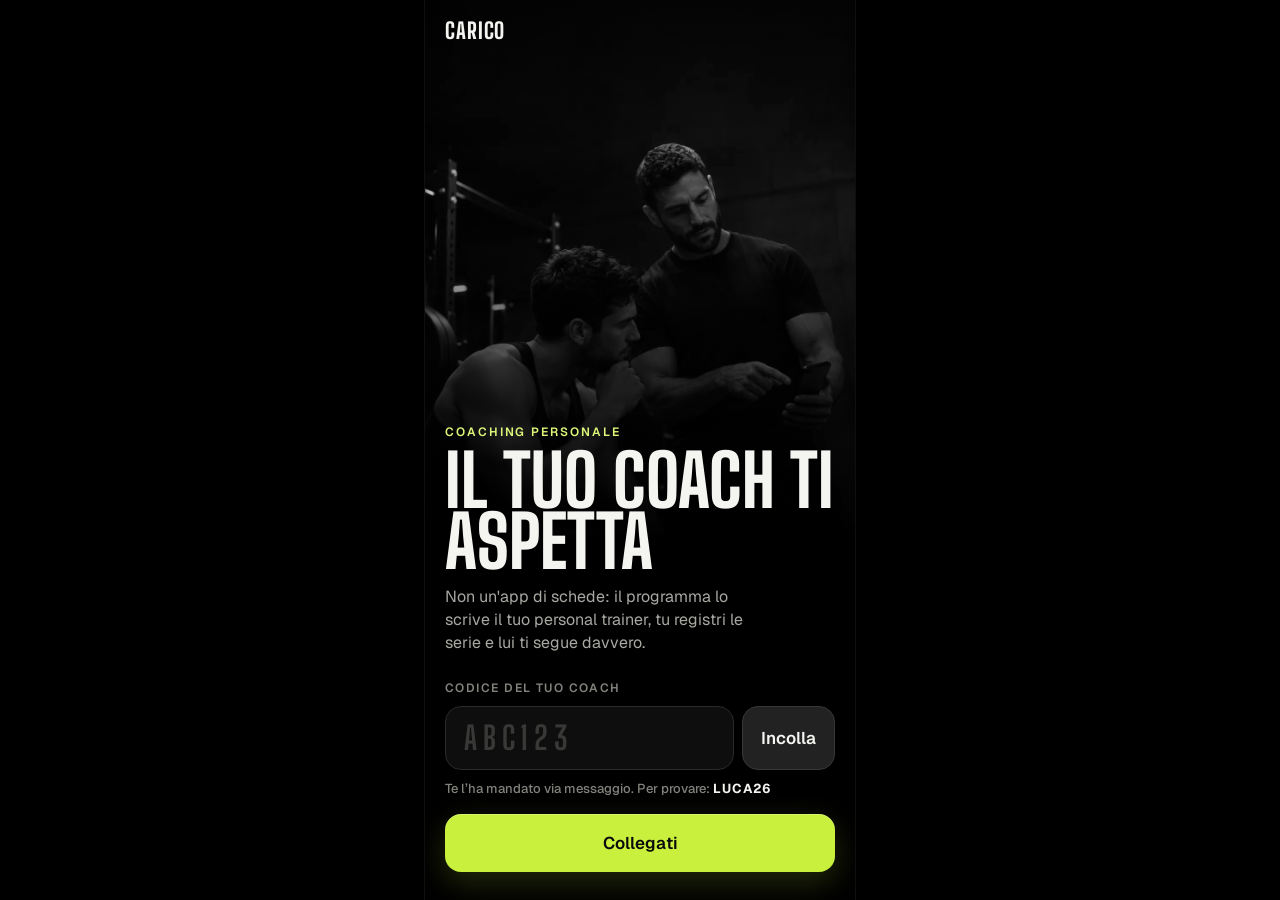
==== app.html @ b72f2eec "fix: freccia indietro nel Profilo e X nel giorno di riposo (nessuna schermata senza uscita) Co-Autho" ====
<!doctype html>
<html lang="it">
<head>
<meta charset="utf-8">
<meta name="viewport" content="width=device-width, initial-scale=1, viewport-fit=cover">
<meta name="robots" content="noindex, nofollow">
<meta name="theme-color" content="#000000">
<meta name="apple-mobile-web-app-capable" content="yes">
<meta name="apple-mobile-web-app-status-bar-style" content="black-translucent">
<title>Oggi · Coaching</title>
<link rel="preconnect" href="https://fonts.googleapis.com">
<link rel="preconnect" href="https://fonts.gstatic.com" crossorigin>
<link href="https://fonts.googleapis.com/css2?family=Big+Shoulders+Display:wght@600;700;800&family=Geist:wght@400;500;600;700&display=swap" rel="stylesheet">
<link rel="stylesheet" href="assets/css/sistema.css">
<link rel="stylesheet" href="assets/css/nero-lime.css">
<link rel="stylesheet" href="assets/css/app.css">
<link rel="stylesheet" href="assets/css/schermate.css">
<link rel="stylesheet" href="assets/css/moderno.css">
<link rel="stylesheet" href="assets/css/serie.css">
<link rel="stylesheet" href="assets/css/carico.css">
<link rel="stylesheet" href="assets/css/scheda.css?v=5">
<link rel="stylesheet" href="assets/css/progressi.css">
<link rel="stylesheet" href="assets/css/modelli.css">
</head>
<body>
<div class="app">
  <main class="vista schermo" data-vista="oggi" aria-live="polite"></main>
  <main class="vista" data-vista="allenamento" hidden></main>
  <main class="vista schermo" data-vista="programma" hidden></main>
  <main class="vista" data-vista="checkin" hidden></main>
  <main class="vista" data-vista="coach" hidden></main>
  <main class="vista schermo" data-vista="progressi" hidden></main>
  <main class="vista" data-vista="traguardo" hidden></main>
  <main class="vista" data-vista="benvenuto" hidden></main>
  <main class="vista schermo" data-vista="profilo" hidden></main>

  <nav class="menu" aria-label="Menu principale">
    <a class="voce attiva" href="#oggi" aria-current="page">
      <svg width="24" height="24" viewBox="0 0 24 24" aria-hidden="true"><circle cx="12" cy="12" r="8.5" fill="none" stroke="currentColor" stroke-width="1.8"/><circle cx="12" cy="12" r="3" fill="currentColor"/></svg>
      Oggi
    </a>
    <a class="voce" href="#programma">
      <svg width="24" height="24" viewBox="0 0 24 24" aria-hidden="true"><rect x="4" y="5" width="16" height="15" rx="3" fill="none" stroke="currentColor" stroke-width="1.8"/><path d="M4 10h16M9 3v4M15 3v4" stroke="currentColor" stroke-width="1.8" stroke-linecap="round"/></svg>
      Programma
    </a>
    <a class="voce" href="#progressi">
      <svg width="24" height="24" viewBox="0 0 24 24" aria-hidden="true"><polyline points="4,17 9,12 13,15 20,7" fill="none" stroke="currentColor" stroke-width="1.8" stroke-linecap="round" stroke-linejoin="round"/></svg>
      Progressi
    </a>
    <a class="voce" href="#coach" id="voce-coach">
      <svg width="24" height="24" viewBox="0 0 24 24" aria-hidden="true"><path d="M6 5h12a2 2 0 0 1 2 2v8a2 2 0 0 1-2 2h-7l-4 3v-3H6a2 2 0 0 1-2-2V7a2 2 0 0 1 2-2z" fill="none" stroke="currentColor" stroke-width="1.8" stroke-linejoin="round"/></svg>
      Coach
    </a>
  </nav>
</div>

<div class="avviso" id="avviso" role="status" aria-live="polite">
  <span class="spunta"><svg width="14" height="14" viewBox="0 0 16 16"><path d="M3.5 8.5l3 3 6-7" fill="none" stroke="#C8F03C" stroke-width="2" stroke-linecap="round" stroke-linejoin="round"/></svg></span>
  <div style="flex:1"><strong></strong><span></span></div>
  <button class="link-azione">Annulla</button>
</div>

<input type="file" id="file-video" accept="video/*" capture="environment" hidden>
<input type="file" id="file-allegato" accept="image/*,video/*" hidden>

<script src="assets/js/dati.js"></script>
<script src="assets/js/archivio.js"></script>
<script src="assets/js/comune.js"></script>
<script src="assets/js/oggi.js"></script>
<script src="assets/js/allenamento.js?v=7"></script>
<script src="assets/js/programma.js"></script>
<script src="assets/js/checkin.js"></script>
<script src="assets/js/chat.js"></script>
<script src="assets/js/progressi.js"></script>
<script src="assets/js/benvenuto.js"></script>
</body>
</html>
---- assets/css/sistema.css ----
/* Sistema visivo — dalla tavola «Design system» di Claude Design (variante blu).
   Un solo accento (Voltaico) per azioni, stato attivo e dati. Tre livelli di profondità. */
:root {
  --notte-0: #06080D;   /* fondo app */
  --notte-1: #0E1422;   /* superficie */
  --notte-2: #171F30;   /* rilievo, campi */
  --notte-3: #222C42;   /* pulsante secondario */
  --deriva: #0A1429;    /* fine della sfumatura di fondo */
  --fondo: #070B14;
  --linea: #243049;
  --linea-2: #2E3A55;
  --linea-tenue: #1B2438;

  --gesso: #F2F4F8;     /* testo primario */
  --ardesia: #A3ACBD;   /* secondario */
  --fumo: #7C8698;      /* terziario */

  --voltaico: #2563FF;        /* azioni */
  --voltaico-chiaro: #7AA2FF; /* dati, attivo */
  --successo: #3DD68C;
  --avviso: #F5B544;
  --errore: #FF6166;

  --su-accento: #fff;   /* testo e icone sopra l'accento */
  --display: 'Big Shoulders Display', 'Arial Narrow', sans-serif;
  --testo: 'Geist', system-ui, -apple-system, sans-serif;

  --r-chip: 8px; --r-riga: 12px; --r-campo: 16px; --r-card: 22px;
}

[hidden] { display: none !important; }
*, *::before, *::after { box-sizing: border-box; }
html { -webkit-text-size-adjust: 100%; }
body {
  margin: 0;
  background: var(--notte-0);
  color: var(--gesso);
  font-family: var(--testo);
  -webkit-font-smoothing: antialiased;
}
button { font: inherit; color: inherit; background: none; border: 0; padding: 0; cursor: pointer; }
img { display: block; max-width: 100%; }
.num { font-variant-numeric: tabular-nums; }
.vh { position: absolute; width: 1px; height: 1px; overflow: hidden; clip: rect(0 0 0 0); white-space: nowrap; }

/* Etichette di sezione: «DAL TUO COACH» */
.etichetta { font: 600 12px/16px var(--testo); letter-spacing: .12em; color: var(--fumo); text-transform: uppercase; }

/* Pulsanti — primario 58 · secondario 52 · un solo primario per schermata */
.btn-primario {
  display: flex; align-items: center; justify-content: center; gap: 10px;
  height: 58px; border-radius: var(--r-campo);
  background: var(--voltaico); color: var(--su-accento); font: 600 17px/1 var(--testo);
  box-shadow: 0 10px 30px rgba(37, 99, 255, .32), inset 0 1px 0 rgba(255, 255, 255, .18);
  transition: transform .12s, background .12s;
}
.btn-primario:active { transform: scale(.98); background: #1D4FD9; }
.btn-secondario {
  display: flex; align-items: center; justify-content: center;
  height: 52px; border-radius: var(--r-campo);
  background: var(--notte-3); border: 1px solid var(--linea-2); color: var(--gesso);
  font: 600 16px/1 var(--testo);
  transition: transform .12s;
}
.btn-secondario:active { transform: scale(.98); }
:focus-visible { outline: 2px solid var(--voltaico-chiaro); outline-offset: 3px; }

/* Card: superficie (informativa) e rilievo (chiede un'azione) */
.card { background: var(--notte-1); border: 1px solid var(--linea); border-radius: var(--r-card); }
.card-rilievo {
  background: var(--notte-2); border-radius: var(--r-card);
  box-shadow: inset 0 1px 0 rgba(255, 255, 255, .07), 0 12px 32px rgba(0, 0, 0, .45);
}

/* Chip di stato (informativi, non toccabili) */
.chip { display: inline-flex; align-items: center; height: 24px; padding: 0 9px; border-radius: 999px; font: 600 12px/1 var(--testo); white-space: nowrap; }
.chip-ok { background: rgba(61, 214, 140, .14); color: var(--successo); }
.chip-avviso { background: rgba(245, 181, 68, .14); color: var(--avviso); }
.chip-errore { background: rgba(255, 97, 102, .14); color: var(--errore); }
.chip-info { background: rgba(122, 162, 255, .14); color: var(--voltaico-chiaro); }
.chip-neutro { border: 1px solid var(--linea-2); color: var(--ardesia); }

/* Avatar */
.avatar { border-radius: 50%; object-fit: cover; background: var(--notte-2); flex: none; }
.iniziali { display: grid; place-items: center; border-radius: 50%; background: var(--notte-2); border: 1px solid var(--linea); color: var(--ardesia); font: 600 13px/1 var(--testo); flex: none; }

/* Miniatura video: foto B/N, sfumatura verso Notte 0, durata in cifre tabulari */
.mini-video { position: relative; overflow: hidden; border-radius: var(--r-riga); flex: none; }
.mini-video img { width: 100%; height: 100%; object-fit: cover; filter: grayscale(1); }
.mini-video::after { content: ''; position: absolute; inset: 0; background: linear-gradient(rgba(7, 11, 20, 0) 40%, rgba(7, 11, 20, .85)); }
.mini-video .play {
  position: absolute; left: 50%; top: 42%; transform: translate(-50%, -50%); z-index: 1;
  width: 32px; height: 32px; border-radius: 50%;
  background: rgba(6, 8, 13, .6); border: 1px solid rgba(255, 255, 255, .3);
  display: grid; place-items: center;
}
.mini-video .durata { position: absolute; right: 6px; bottom: 6px; z-index: 1; font: 600 11px/1 var(--testo); font-variant-numeric: tabular-nums; }

/* Conferma (toast) — dalla tavola: «Serie 2 salvata · Annulla» */
.avviso {
  position: fixed; left: 50%; bottom: 28px; transform: translate(-50%, 20px); z-index: 50;
  display: flex; align-items: center; gap: 12px; min-width: 300px; max-width: calc(100% - 32px);
  padding: 14px 16px; border-radius: var(--r-campo);
  background: var(--notte-2); box-shadow: inset 0 1px 0 rgba(255, 255, 255, .07), 0 12px 32px rgba(0, 0, 0, .5);
  opacity: 0; pointer-events: none; transition: opacity .2s, transform .2s;
}
.avviso.su { opacity: 1; transform: translate(-50%, 0); pointer-events: auto; }
.avviso .spunta { width: 28px; height: 28px; border-radius: 50%; background: rgba(61, 214, 140, .14); display: grid; place-items: center; flex: none; }
.avviso strong { display: block; font: 600 15px/20px var(--testo); }
.avviso span { display: block; font: 500 13px/18px var(--testo); color: var(--ardesia); }

@media (prefers-reduced-motion: reduce) {
  *, *::before, *::after { transition: none !important; animation: none !important; }
}
---- assets/css/nero-lime.css ----
/* Nero e lime (scelta di Francesco 2026-11-03, «mi piace di più»): colori dalla variante «Nero Lime»
   di Claude Design (design-source/claude-design-export). Caricato solo da app e gestionale:
   il sito resta blu finché Francesco non decide (la sua apertura gli piace così). */
:root {
  --notte-0: #000000;   /* fondo app */
  --notte-1: #0E0E0E;   /* superficie */
  --notte-2: #161616;   /* rilievo, campi */
  --notte-3: #222222;   /* pulsante secondario */
  --deriva: #000000;
  --fondo: #000000;
  --linea: #2A2A2A;
  --linea-2: #383836;
  --linea-tenue: #1C1C1C;

  --gesso: #F4F4F0;
  --ardesia: #A8A8A3;
  --fumo: #82827C;

  --voltaico: #C8F03C;        /* azioni, fatto */
  --voltaico-chiaro: #DDF77A; /* dati, attivo */
  --su-accento: #0A0A0A;      /* sul lime il testo è nero */
  --successo: #C8F03C;        /* un solo verde: il lime */
}

/* Regole della base scritte col blu */
.btn-primario { box-shadow: 0 10px 30px rgba(200, 240, 60, .18), inset 0 1px 0 rgba(255, 255, 255, .25); }
.btn-primario:active { background: #A9CF22; }
.chip-info { background: rgba(221, 247, 122, .12); }
.chip-ok { background: rgba(200, 240, 60, .12); color: var(--voltaico); }
.avviso .spunta { background: rgba(200, 240, 60, .14); }
---- assets/css/app.css ----
/* App dell'atleta — iPhone first (393 pt). Su schermi larghi resta una colonna centrata. */
body { background: var(--notte-0); }
.app {
  position: relative; max-width: 430px; min-height: 100dvh; margin: 0 auto;
  background: linear-gradient(var(--fondo) 0, var(--fondo) 540px, var(--deriva) 100%);
  overflow-x: hidden;
}
@media (min-width: 600px) {
  .app { box-shadow: 0 0 0 1px rgba(255, 255, 255, .06), 0 30px 80px rgba(0, 0, 0, .5); }
}
.schermo { padding-bottom: calc(58px + 40px + env(safe-area-inset-bottom)); }

/* ---------- HERO ---------- */
.hero { position: relative; height: 528px; }
.hero-foto { position: absolute; inset: 0; overflow: hidden; }
.hero-foto img { width: 100%; height: 100%; object-fit: cover; object-position: 60% 20%; filter: grayscale(1) contrast(1.06); }
.hero-foto::before { /* il B/N vira al blu notte */
  content: ''; position: absolute; inset: 0; z-index: 1; pointer-events: none;
  background: none; /* nero e lime: B/N puro, senza viraggio */
}
.hero-foto::after {
  content: ''; position: absolute; inset: 0; z-index: 1; pointer-events: none;
  background: linear-gradient(rgba(0, 0, 0, .75) 0%, rgba(0, 0, 0, 0) 20%, rgba(0, 0, 0, 0) 40%, rgba(0, 0, 0, .78) 68%, var(--fondo) 100%);
}
.hero.pull .hero-foto img { filter: grayscale(1) contrast(1.1) brightness(1.15); object-position: 70% 50%; }
.hero.gambe .hero-foto img { filter: grayscale(1) contrast(1.1) brightness(1.2); object-position: 30% 40%; }
.hero.riposo .hero-foto img { filter: grayscale(1) brightness(.85); object-position: 50% 50%; }
.hero.riposo .hero-foto::before { opacity: .6; }
.hero.riposo .hero-foto::after { background: linear-gradient(rgba(0, 0, 0, .7) 0%, rgba(0, 0, 0, .15) 25%, rgba(0, 0, 0, .55) 55%, var(--fondo) 92%); }

.testata {
  position: absolute; z-index: 2; top: calc(env(safe-area-inset-top) + 14px); left: 20px; right: 16px;
  display: flex; justify-content: space-between; align-items: center;
}
.saluto { display: flex; flex-direction: column; gap: 2px; }
.saluto b { font: 600 15px/20px var(--testo); }
.saluto span { font: 500 13px/18px var(--testo); color: var(--ardesia); font-variant-numeric: tabular-nums; }
.profilo { width: 44px; height: 44px; display: grid; place-items: center; border-radius: 50%; }
.profilo img { width: 38px; height: 38px; box-shadow: 0 0 0 1.5px rgba(242, 244, 248, .35); }

.hero-testo { position: absolute; z-index: 2; left: 20px; right: 20px; bottom: 0; display: flex; flex-direction: column; }
.sopratitolo { font: 600 12px/16px var(--testo); letter-spacing: .16em; color: var(--voltaico-chiaro); text-transform: uppercase; }
.titolone { font: 800 124px/.8 var(--display); letter-spacing: -.005em; margin: 10px 0 0; text-transform: uppercase; white-space: nowrap; }
.muscoli { font: 500 17px/24px var(--testo); margin-top: 14px; }
.durata-all { font: 500 15px/20px var(--testo); color: var(--ardesia); margin-top: 2px; font-variant-numeric: tabular-nums; }
.hero-testo .btn-primario { margin-top: 20px; }

.riposo .sopratitolo { color: var(--ardesia); }
.riposo .titolone { font-weight: 600; font-size: 104px; letter-spacing: .01em; margin-top: 12px; }
.consiglio { font: 400 16px/23px var(--testo); color: var(--ardesia); margin-top: 16px; max-width: 320px; text-wrap: pretty; }
.domani {
  margin-top: 24px; padding: 14px 4px 14px 0; min-height: 64px; width: 100%; text-align: left;
  border-top: 1px solid rgba(221, 247, 122, .18); display: flex; align-items: center; gap: 12px;
}
.domani .cosa { flex: 1; display: flex; flex-direction: column; gap: 3px; }
.domani .quando { font: 600 11px/14px var(--testo); letter-spacing: .14em; color: var(--fumo); text-transform: uppercase; }
.domani .riga { display: flex; align-items: baseline; gap: 10px; }
.domani .nome { font: 700 28px/1 var(--display); text-transform: uppercase; }
.domani .info { font: 500 13px/18px var(--testo); color: var(--ardesia); }
.domani .vai { font: 600 15px/20px var(--testo); color: var(--voltaico-chiaro); }

/* ---------- SETTIMANA ---------- */
.blocco { padding: 32px 20px 0; display: flex; flex-direction: column; gap: 12px; }
.blocco.settimana { padding-top: 28px; gap: 14px; }
.riposo + .blocco.settimana { padding-top: 24px; }
.intesta { display: flex; justify-content: space-between; }
.intesta .num { letter-spacing: 0; font-weight: 500; text-transform: none; }
.giorni { display: grid; grid-template-columns: repeat(7, 1fr); list-style: none; margin: 0; padding: 0; }
.giorno { display: flex; flex-direction: column; align-items: center; gap: 7px; }
.giorno .lettera { font: 600 12px/16px var(--testo); color: var(--fumo); }
.giorno .cerchio {
  width: 38px; height: 38px; border-radius: 50%; display: grid; place-items: center;
  font: 500 14px/1 var(--testo); color: var(--ardesia); font-variant-numeric: tabular-nums;
  border: 1.5px solid var(--linea-2);
}
.giorno .tipo { font: 500 11px/14px var(--testo); color: var(--fumo); }
.giorno.fatto .cerchio { border: 0; background: rgba(200, 240, 60, .18); }
.giorno.libero .cerchio { border: 1px dashed var(--linea-2); color: var(--fumo); }
.giorno.oggi .lettera { font-weight: 700; color: var(--gesso); }
.giorno.oggi .tipo { font-weight: 600; color: var(--gesso); }
.giorno.oggi .cerchio { border: 0; background: var(--voltaico); color: var(--su-accento); font: 700 15px/1 var(--testo); box-shadow: 0 0 0 4px rgba(200, 240, 60, .2); }
.giorno.oggi.libero .cerchio { background: none; border: 1.5px dashed var(--voltaico-chiaro); color: var(--gesso); box-shadow: 0 0 0 4px rgba(200, 240, 60, .12); }

/* ---------- DAL TUO COACH ---------- */
.coach-card { padding: 16px 16px 18px; display: flex; flex-direction: column; gap: 14px; }
.coach-card.card-rilievo { padding: 18px 16px 16px; }
.chi { display: flex; align-items: center; gap: 10px; }
.chi img { width: 32px; height: 32px; }
.chi b { flex: 1; font: 600 15px/20px var(--testo); }
.chi time { font: 500 13px/18px var(--testo); color: var(--fumo); font-variant-numeric: tabular-nums; }
.carico { display: flex; flex-direction: column; gap: 2px; }
.carico .cosa { font: 500 13px/18px var(--testo); color: var(--voltaico-chiaro); }
.carico .valori { display: flex; align-items: baseline; gap: 10px; font: 700 44px/1 var(--display); font-variant-numeric: tabular-nums; }
.carico .da { color: var(--fumo); }
.carico .freccia { font: 500 24px/1 var(--testo); color: var(--fumo); }
.carico .kg { font: 600 17px/1 var(--testo); color: var(--ardesia); }
.nota { font: 400 15px/21px var(--testo); color: var(--ardesia); margin: 0; text-wrap: pretty; }
.titolo-card { font: 700 34px/1 var(--display); text-transform: uppercase; margin: 0; }
.feedback { display: flex; gap: 14px; }
.feedback .mini-video { width: 84px; height: 108px; }
.feedback .dettagli { display: flex; flex-direction: column; gap: 6px; min-width: 0; }
.feedback .esercizio { font: 700 26px/1 var(--display); text-transform: uppercase; font-variant-numeric: tabular-nums; }
.feedback .chips { display: flex; gap: 6px; flex-wrap: wrap; }
.feedback .nota { font-size: 14px; line-height: 20px; }

/* ---------- PROGRESSO (niente card: dato aperto su linea sottile) ---------- */
.progresso { display: flex; align-items: flex-end; justify-content: space-between; gap: 16px; padding-top: 4px; border-top: 1px solid var(--linea-tenue); }
.progresso .dato { display: flex; flex-direction: column; gap: 4px; padding-top: 12px; }
.progresso .nome { font: 500 15px/20px var(--testo); color: var(--ardesia); }
.progresso .valore { font: 700 48px/1 var(--display); font-variant-numeric: tabular-nums; white-space: nowrap; }
.progresso .delta { font: 600 13px/18px var(--testo); color: var(--voltaico-chiaro); font-variant-numeric: tabular-nums; }

/* ---------- MENU IN BASSO ---------- */
.menu {
  position: fixed; z-index: 10; bottom: 0; left: 50%; transform: translateX(-50%);
  width: 100%; max-width: 430px; height: calc(58px + env(safe-area-inset-bottom)); /* 86 pt su iPhone con l'indicatore home */
  padding: 8px 0 env(safe-area-inset-bottom);
  display: grid; grid-template-columns: repeat(4, 1fr); align-items: start;
  background: rgba(0, 0, 0, .86); backdrop-filter: blur(20px); -webkit-backdrop-filter: blur(20px);
  border-top: 1px solid rgba(255, 255, 255, .06);
}
.voce {
  position: relative; height: 50px; display: flex; flex-direction: column; align-items: center; justify-content: center; gap: 4px;
  font: 500 11px/13px var(--testo); color: var(--fumo); text-decoration: none;
}
.voce.attiva { color: var(--voltaico-chiaro); font-weight: 600; }
.voce.novita::after { content: ''; position: absolute; top: 4px; left: calc(50% + 9px); width: 7px; height: 7px; border-radius: 50%; background: var(--voltaico-chiaro); }

/* Schermi molto stretti (iPhone SE / mini): il titolo grande si riduce */
@media (max-width: 360px) {
  .titolone { font-size: 104px; }
  .riposo .titolone { font-size: 92px; }
  .progresso .valore { font-size: 40px; }
  .progresso svg { width: 96px; }
}

/* Nell'app l'avviso sta in alto: in basso coprirebbe i pulsanti dove sta il pollice */
.avviso { bottom: auto; top: calc(env(safe-area-inset-top) + 10px); transform: translate(-50%, -20px); }
.avviso.su { transform: translate(-50%, 0); }
---- assets/css/schermate.css ----
/* Schermate dell'app oltre a «Oggi»: allenamento in corso (Claude Design 3a–3e), programma, check-in, chat.
   Stessi colori, caratteri e misure della tavola del design system. */
a.btn-primario, a.btn-secondario, a.coach-card, a.domani, .giorni a, a.voce-foglio, a.giorno-prog { text-decoration: none; color: inherit; }
a.btn-primario { color: var(--su-accento); }
.btn-primario:disabled { background: var(--notte-3); color: var(--fumo); box-shadow: none; cursor: not-allowed; }
.link-azione { font: 600 15px/1 var(--testo); color: var(--voltaico-chiaro); min-height: 44px; padding: 0 2px; }
.accento { color: var(--voltaico-chiaro); }
.tenue { color: var(--fumo); }
.pila-2 { display: flex; flex-direction: column; gap: 2px; }
.pila-6 { display: flex; flex-direction: column; gap: 6px; }
.pila-8 { display: flex; flex-direction: column; gap: 8px; }
.pila-10 { display: flex; flex-direction: column; gap: 10px; }
.sopratitolo { font: 600 12px/16px var(--testo); letter-spacing: .16em; color: var(--voltaico-chiaro); text-transform: uppercase; }
.voce.in-arrivo { opacity: .45; cursor: default; }
.giorni a, .giorni li > span { display: flex; flex-direction: column; align-items: center; gap: 7px; }
.giorno.corrente.fatto .lettera, .giorno.corrente.fatto .tipo { color: var(--gesso); font-weight: 600; }
.campo-testo {
  width: 100%; border-radius: 14px; background: var(--notte-1); border: 1px solid var(--linea);
  padding: 14px 16px; font: 400 16px/22px var(--testo); color: var(--gesso); resize: none; outline: 0;
}
.campo-testo:focus { border-color: var(--voltaico); box-shadow: 0 0 0 4px rgba(200, 240, 60, .12); }
.campo-testo::placeholder { color: var(--fumo); }
.aiuto { margin: 0; font: 500 13px/18px var(--testo); color: var(--fumo); text-align: center; text-wrap: pretty; }

/* ---------- Schermate a tutto schermo (allenamento, check-in) ---------- */
[data-vista="allenamento"], [data-vista="checkin"] {
  min-height: 100dvh; display: flex; flex-direction: column;
  background: linear-gradient(var(--fondo) 0%, var(--fondo) 40%, var(--deriva) 100%);
}
.barra-top { display: flex; align-items: center; padding: calc(env(safe-area-inset-top) + 8px) 10px 0; }
.barra-top.tenue { opacity: .4; }
.barra-top .centro { flex: 1; display: flex; flex-direction: column; align-items: center; min-width: 0; }
.barra-top .centro b { font: 600 15px/20px var(--testo); white-space: nowrap; overflow: hidden; text-overflow: ellipsis; max-width: 100%; }
.barra-top .centro span { font: 500 12px/16px var(--testo); color: var(--fumo); }
.icona-44 { width: 44px; height: 44px; display: grid; place-items: center; border-radius: 12px; flex: none; }
.segmenti-es { display: flex; gap: 4px; padding: 0 20px; }
.segmento-es { flex: 1; height: 24px; display: flex; align-items: center; }
.segmento-es span { display: block; width: 100%; height: 3px; border-radius: 2px; background: var(--linea-tenue); overflow: hidden; }
.segmento-es i { display: block; height: 100%; background: var(--voltaico-chiaro); }

.corpo-es { flex: 1; padding: 18px 20px calc(34px + env(safe-area-inset-bottom)); display: flex; flex-direction: column; gap: 16px; }
.nome-es { margin: 0; font: 800 76px/.82 var(--display); text-transform: uppercase; overflow-wrap: break-word; }
.nome-es.lungo { font-size: 56px; }
.nome-es.medio.lungo { font-size: 50px; }
.nome-es.medio { font-size: 64px; }
.nome-es.piccolo { font-size: 40px; line-height: .9; }
.info-es { display: flex; flex-direction: column; gap: 2px; }
.info-es .target { font: 600 16px/22px var(--testo); }
.info-es .ultima { font: 500 15px/20px var(--testo); color: var(--ardesia); }
.info-es .sostituito { font: 600 13px/18px var(--testo); color: var(--avviso); }
.info-es .chip { align-self: flex-start; margin-top: 8px; }
.nota-coach { display: flex; align-items: center; gap: 10px; margin-top: 8px; font: 500 15px/20px var(--testo); }
.nota-coach img { width: 24px; height: 24px; }
.nota-coach .da-chi { color: var(--fumo); }

.demo {
  height: 60px; border-radius: 16px; background: var(--notte-1); border: 1px solid var(--linea);
  display: flex; align-items: center; gap: 12px; padding: 0 14px 0 6px; text-align: left; flex: none;
}
.demo .miniatura { position: relative; width: 46px; height: 46px; border-radius: 10px; overflow: hidden; flex: none; }
.demo .miniatura img { width: 100%; height: 100%; object-fit: cover; filter: grayscale(1); }
.demo .velo { position: absolute; inset: 0; background: rgba(0, 0, 0, .45); display: grid; place-items: center; }
.demo .testi { flex: 1; display: flex; flex-direction: column; }
.demo .testi b { font: 600 15px/20px var(--testo); }
.demo .testi span { font: 500 13px/18px var(--testo); color: var(--fumo); }

/* Tabella delle serie */
.tabella-serie { background: var(--notte-1); border: 1px solid var(--linea); border-radius: 22px; padding: 6px 6px 8px; display: flex; flex-direction: column; flex: none; }
.riga-serie { display: grid; grid-template-columns: 40px minmax(0, 1fr) 72px 44px 56px; gap: 6px; align-items: center; height: 56px; padding: 0 10px; font-variant-numeric: tabular-nums; }
.riga-serie.testa { height: 30px; font: 600 10px/1 var(--testo); letter-spacing: .1em; color: var(--fumo); text-transform: uppercase; }
.riga-serie .dx { text-align: right; }
.riga-serie.testa .corta { display: none; }
.riga-serie .n { font: 600 15px/1 var(--testo); color: var(--fumo); }
.riga-serie .prec { font: 500 14px/1 var(--testo); color: var(--fumo); white-space: nowrap; }
.riga-serie .valore { font: 700 26px/1 var(--display); color: var(--fumo); text-align: right; justify-self: end; }
.riga-serie.fatta .valore { color: var(--ardesia); }
.spunta-fatta { justify-self: end; width: 44px; height: 44px; border-radius: 12px; background: rgba(61, 214, 140, .16); display: grid; place-items: center; }
.casella { justify-self: end; width: 44px; height: 44px; border-radius: 12px; border: 1.5px solid var(--linea-2); }
.serie-aperta { background: var(--notte-2); border-radius: 16px; box-shadow: inset 0 1px 0 rgba(255, 255, 255, .06); padding-bottom: 8px; display: flex; flex-direction: column; }
.riga-serie.corrente { height: 72px; }
.riga-serie.corrente .n { font-weight: 700; color: var(--gesso); }
.riga-serie.corrente .prec { color: var(--ardesia); }
.riga-serie.corrente .valore { font-size: 32px; color: var(--gesso); height: 44px; min-width: 44px; padding: 0 8px; border-radius: 10px; display: flex; align-items: center; justify-content: flex-end; }
.riga-serie.corrente .valore.attivo { box-shadow: inset 0 0 0 1.5px var(--voltaico); }
.conferma { justify-self: end; width: 56px; height: 56px; border-radius: 16px; background: var(--voltaico); display: grid; place-items: center; box-shadow: 0 6px 18px rgba(200, 240, 60, .35); transition: transform .12s; }
.conferma:active { transform: scale(.94); }
.regola { margin: 0 8px; display: grid; grid-template-columns: 56px 1fr 56px; gap: 8px; align-items: center; }
.piu-meno { height: 56px; border-radius: 14px; background: var(--notte-3); font: 600 15px/1 var(--testo); font-variant-numeric: tabular-nums; }
.piu-meno:active { background: var(--linea-2); }
.regola .cosa { display: flex; flex-direction: column; align-items: center; gap: 2px; text-align: center; }
.regola .cosa b { font: 600 11px/14px var(--testo); letter-spacing: .12em; color: var(--voltaico-chiaro); text-transform: uppercase; }
.regola .cosa span { font: 500 12px/16px var(--testo); color: var(--fumo); }

/* Recupero */
.corpo-es.recupero { padding-bottom: calc(44px + env(safe-area-inset-bottom)); }
.testa-rec { display: flex; align-items: baseline; justify-content: space-between; gap: 12px; }
.testa-rec .ok { font: 600 13px/18px var(--testo); color: var(--successo); white-space: nowrap; }
.timer { flex: 1; display: flex; flex-direction: column; justify-content: center; gap: 16px; }
.cifre { font: 800 196px/.78 var(--display); letter-spacing: -.01em; }
.traccia { display: block; height: 4px; border-radius: 2px; background: var(--linea-tenue); overflow: hidden; }
.traccia i { display: block; height: 100%; width: 100%; background: var(--voltaico-chiaro); transition: width .25s linear; }
.timer .sotto { display: flex; justify-content: space-between; font: 500 13px/18px var(--testo); color: var(--fumo); }
.due-tasti { display: grid; grid-template-columns: 1fr 1fr; gap: 12px; margin-top: 8px; }
.tasto-56 { height: 56px; border-radius: 16px; background: var(--notte-3); border: 1px solid var(--linea-2); font: 600 17px/1 var(--testo); }
.tasto-56:active { transform: scale(.98); }
.prossima { padding: 16px 18px; display: flex; align-items: center; gap: 12px; }
.prossima > div { flex: 1; display: flex; flex-direction: column; gap: 4px; }
.quando { font: 600 11px/14px var(--testo); letter-spacing: .14em; color: var(--fumo); text-transform: uppercase; }
.prossima .cosa { font: 700 40px/1 var(--display); text-transform: uppercase; }

/* Esercizio completato / riepilogo */
.corpo-es.fine { padding-top: 24px; gap: 18px; }
.completato { font: 600 12px/16px var(--testo); letter-spacing: .16em; color: var(--successo); text-transform: uppercase; }
.riepilogo { padding: 6px 18px 14px; display: flex; flex-direction: column; }
.riga-riep { display: grid; grid-template-columns: 28px 1fr auto; align-items: center; gap: 8px; min-height: 44px; border-bottom: 1px solid var(--linea-tenue); font: 500 15px/1.3 var(--testo); color: var(--ardesia); }
.riga-riep .n { color: var(--fumo); }
.riga-riep .nome { grid-column: 1 / 3; color: var(--gesso); font-weight: 600; }
.riga-riep .nome + .tenue { grid-column: 1 / 3; grid-row: 2; margin: -10px 0 10px; font-size: 13px; }
.riga-riep .chip { grid-column: 3; grid-row: 1 / 3; }
.trattino { width: 16px; height: 2px; background: var(--fumo); border-radius: 1px; justify-self: center; }
.volume { display: flex; justify-content: space-between; align-items: baseline; gap: 12px; padding-top: 14px; font: 600 13px/18px var(--testo); }
.volume .cifra { font: 700 30px/1 var(--display); text-transform: uppercase; }
.nota-tua { margin: 0; font: 500 13px/18px var(--testo); color: var(--fumo); }
.nota-tua .link-azione { font-size: 13px; min-height: 0; padding: 0; }
.nota-box { display: flex; flex-direction: column; gap: 10px; }
.in-fondo { margin-top: auto; display: flex; flex-direction: column; gap: 12px; padding-top: 8px; }
.poi { display: flex; align-items: baseline; gap: 10px; font: 500 13px/18px var(--testo); color: var(--ardesia); flex-wrap: wrap; }
.btn-primario svg { flex: none; }

.card-record {
  position: relative; border-radius: 22px; overflow: hidden; min-height: 268px; background: var(--notte-2);
  box-shadow: inset 0 1px 0 rgba(255, 255, 255, .08), 0 16px 40px rgba(0, 0, 0, .5);
}
.card-record::before { /* filo di luce in alto */
  content: ''; position: absolute; z-index: 2; left: 0; right: 0; top: 0; height: 1px;
  background: linear-gradient(90deg, rgba(221, 247, 122, 0), rgba(221, 247, 122, .7), rgba(221, 247, 122, 0));
}
.card-record .foto { position: absolute; top: 0; right: 0; bottom: 0; width: 62%; }
.card-record .foto img { width: 100%; height: 100%; object-fit: cover; object-position: 50% 20%; filter: grayscale(1) contrast(1.05); }
.card-record .foto::before { content: ''; position: absolute; inset: 0; z-index: 1; background: none; }
.card-record .foto::after { content: ''; position: absolute; inset: 0; z-index: 1; background: linear-gradient(90deg, var(--notte-2) 0%, rgba(28, 28, 28, .55) 45%, rgba(28, 28, 28, .2) 100%), linear-gradient(0deg, var(--notte-2) 0%, rgba(28, 28, 28, 0) 55%); }
.card-record .testo { position: relative; z-index: 2; padding: 20px 20px 18px; display: flex; flex-direction: column; gap: 6px; }
.card-record .sopratitolo { font-size: 11px; line-height: 14px; letter-spacing: .18em; }
.card-record .valore { font: 800 64px/.86 var(--display); text-transform: uppercase; margin-top: 6px; }
.card-record .spiega { font: 500 14px/20px var(--testo); color: var(--ardesia); max-width: 200px; }
.riga-info { display: flex; justify-content: space-between; gap: 12px; font: 500 13px/18px var(--testo); color: var(--ardesia); }
.tre-dati { display: grid; grid-template-columns: repeat(3, 1fr); gap: 8px; }
.tre-dati span { display: flex; flex-direction: column; gap: 4px; }
.tre-dati b { font: 700 40px/1 var(--display); }
.tre-dati small { font: 500 13px/18px var(--testo); color: var(--fumo); }

/* Menu ··· (foglio dal basso) */
.con-foglio { overflow: hidden; }
.velo-foglio { position: fixed; inset: 0; z-index: 20; background: rgba(0, 0, 0, .66); }
.foglio {
  position: fixed; z-index: 21; left: 50%; bottom: 0; transform: translateX(-50%); width: 100%; max-width: 430px;
  background: var(--notte-2); border-radius: 28px 28px 0 0; box-shadow: inset 0 1px 0 rgba(255, 255, 255, .08), 0 -20px 60px rgba(0, 0, 0, .5);
  padding: 10px 16px calc(20px + env(safe-area-inset-bottom)); display: flex; flex-direction: column; gap: 6px;
  animation: sale .22s ease-out;
}
@keyframes sale { from { transform: translate(-50%, 30px); opacity: 0; } }
.maniglia { align-self: center; width: 36px; height: 5px; border-radius: 3px; background: var(--linea-2); }
.testa-foglio { display: flex; flex-direction: column; gap: 2px; padding: 14px 4px 12px; }
.testa-foglio .titolo { font: 700 30px/1 var(--display); text-transform: uppercase; }
.testa-foglio span:not(.titolo) { font: 500 13px/18px var(--testo); color: var(--ardesia); }
.voce-foglio { min-height: 60px; display: flex; align-items: center; gap: 14px; padding: 8px 14px; text-align: left; border-radius: 18px; }
.voce-foglio.card { min-height: 72px; padding: 12px 14px; border-radius: 18px; }
.voce-foglio .testi { flex: 1; display: flex; flex-direction: column; gap: 2px; min-width: 0; }
.voce-foglio .testi b { font: 600 16px/21px var(--testo); }
.voce-foglio .testi > span { font: 500 13px/18px var(--testo); color: var(--ardesia); }
.voce-foglio .contesto { align-self: flex-start; margin-top: 4px; padding: 0 10px; border-radius: 8px; background: var(--notte-2); border: 1px solid var(--linea-2); font: 500 12px/24px var(--testo) !important; max-width: 100%; overflow: hidden; text-overflow: ellipsis; white-space: nowrap; }
.icona-tonda { width: 44px; height: 44px; border-radius: 50%; background: var(--notte-3); display: grid; place-items: center; flex: none; }
.icona-tonda.vuota { background: none; }
.icona-tonda .rec { width: 16px; height: 16px; border-radius: 50%; background: var(--errore); box-shadow: 0 0 0 3px rgba(255, 97, 102, .25); }
.chiudi-foglio { height: 52px; border-radius: 16px; font: 600 16px/1 var(--testo); color: var(--voltaico-chiaro); margin-top: 4px; }

/* ---------- Programma ---------- */
.testa-pagina { padding: calc(env(safe-area-inset-top) + 24px) 20px 0; display: flex; flex-direction: column; gap: 8px; }
.titolo-pagina { margin: 0; font: 800 76px/.82 var(--display); text-transform: uppercase; }
.testa-pagina .sotto { font: 500 15px/20px var(--testo); color: var(--ardesia); }
.settimana-prog { list-style: none; margin: 24px 20px 0; padding: 6px; }
.giorno-prog { display: flex; align-items: center; gap: 14px; min-height: 64px; padding: 10px 12px; border-radius: 16px; }
.settimana-prog li + li .giorno-prog { box-shadow: 0 -1px 0 var(--linea-tenue); }
.giorno-prog.scelto { background: var(--notte-2); box-shadow: inset 0 1px 0 rgba(255, 255, 255, .06) !important; }
.giorno-prog .quando { width: 36px; display: flex; flex-direction: column; align-items: center; letter-spacing: 0; text-transform: none; }
.giorno-prog .quando b { font: 600 12px/16px var(--testo); color: var(--fumo); text-transform: uppercase; }
.giorno-prog .quando span { font: 700 22px/1 var(--display); color: var(--gesso); }
.giorno-prog .cosa { flex: 1; display: flex; flex-direction: column; gap: 2px; min-width: 0; }
.giorno-prog .cosa b { font: 600 16px/21px var(--testo); }
.giorno-prog .cosa span { font: 500 13px/18px var(--testo); color: var(--fumo); white-space: nowrap; overflow: hidden; text-overflow: ellipsis; }
.giorno-prog.riposo .cosa b { color: var(--ardesia); font-weight: 500; }
.titolo-sezione { margin: 0; font: 700 34px/1 var(--display); text-transform: uppercase; }
.intesta { align-items: baseline; }
.lista-es { list-style: none; margin: 0; padding: 0; display: flex; flex-direction: column; }
.riga-es { display: flex; align-items: center; gap: 14px; padding: 14px 0; border-bottom: 1px solid var(--linea-tenue); }
.riga-es .n { width: 20px; font: 700 22px/1 var(--display); color: var(--fumo); align-self: flex-start; padding-top: 2px; }
.riga-es .cosa { flex: 1; display: flex; flex-direction: column; gap: 3px; min-width: 0; }
.riga-es .cosa b { font: 600 16px/21px var(--testo); }
.riga-es .cosa > span { font: 500 13px/18px var(--testo); color: var(--ardesia); }
.riga-es .nota-breve { color: var(--fumo) !important; }
.riga-es .mini { width: 64px; height: 36px; border-radius: 8px; object-fit: cover; filter: grayscale(1); flex: none; }
.lista-es + .btn-primario { margin-top: 12px; }

/* ---------- Check-in ---------- */
.modulo { gap: 26px; }
.domanda { border: 0; margin: 0; padding: 0; display: flex; flex-direction: column; gap: 12px; min-width: 0; }
.domanda legend, .domanda > label { padding: 0; margin-bottom: 12px; font: 600 17px/24px var(--testo); }
.domanda > label { margin-bottom: 0; }
.scala { display: grid; grid-template-columns: repeat(5, 1fr); gap: 8px; }
.voto { height: 56px; border-radius: 16px; background: var(--notte-1); border: 1px solid var(--linea); font: 700 26px/1 var(--display); color: var(--ardesia); }
.voto[aria-checked="true"] { background: var(--voltaico); border-color: var(--voltaico); color: #fff; box-shadow: 0 6px 18px rgba(200, 240, 60, .35); }
.estremi { display: flex; justify-content: space-between; font: 500 12px/16px var(--testo); color: var(--fumo); }
.segmenti-3 { display: grid; grid-template-columns: repeat(3, 1fr); gap: 4px; padding: 4px; border-radius: 16px; background: var(--notte-1); border: 1px solid var(--linea); }
.segmenti-3 button { height: 52px; border-radius: 12px; font: 600 15px/1 var(--testo); color: var(--ardesia); }
.segmenti-3 button[aria-checked="true"] { background: var(--notte-3); box-shadow: inset 0 0 0 1px var(--linea-2); color: var(--gesso); }

/* ---------- Chat col coach ---------- */
[data-vista="coach"] { padding-bottom: calc(58px + 96px + env(safe-area-inset-bottom)); }
.testa-chat {
  position: relative; z-index: 3; display: flex; align-items: center; gap: 12px;
  padding: calc(env(safe-area-inset-top) + 14px) 20px 14px; border-bottom: 1px solid var(--linea-tenue); background: var(--notte-0);
}
.testa-chat img { width: 40px; height: 40px; }
.testa-chat b { display: block; font: 600 16px/21px var(--testo); }
.testa-chat span { display: block; font: 500 13px/18px var(--testo); color: var(--fumo); }
.messaggi { list-style: none; margin: 0; padding: 16px 16px 8px; display: flex; flex-direction: column; gap: 10px; }
.sep-giorno { align-self: center; margin: 10px 0 4px; font: 600 11px/14px var(--testo); letter-spacing: .14em; color: var(--fumo); text-transform: uppercase; }
.msg { display: flex; flex-direction: column; gap: 4px; max-width: 86%; }
.msg.coach { align-self: flex-start; }
.msg.atleta { align-self: flex-end; align-items: flex-end; }
.bolla { padding: 12px 14px; border-radius: 18px; display: flex; flex-direction: column; gap: 8px; }
.msg.coach .bolla { background: var(--notte-1); border: 1px solid var(--linea); border-bottom-left-radius: 6px; }
.msg.atleta .bolla { background: rgba(200, 240, 60, .12); border: 1px solid rgba(200, 240, 60, .3); border-bottom-right-radius: 6px; }
.bolla p { margin: 0; font: 400 15px/21px var(--testo); text-wrap: pretty; }
.msg time { font: 500 11px/14px var(--testo); color: var(--fumo); padding: 0 6px; }
.contesto-msg { align-self: flex-start; padding: 4px 10px; border-radius: 8px; background: rgba(0, 0, 0, .35); border: 1px solid rgba(221, 247, 122, .25); font: 600 12px/18px var(--testo); color: var(--voltaico-chiaro); font-variant-numeric: tabular-nums; }
.msg-video { display: flex; gap: 12px; align-items: flex-start; }
.msg-video .mini-video { width: 64px; height: 82px; }
.titolo-msg { font: 700 22px/1 var(--display); text-transform: uppercase; }
.msg-video .chips { display: flex; gap: 6px; flex-wrap: wrap; }
.msg-carico { display: flex; flex-direction: column; gap: 2px; }
.msg-carico .cosa { font: 500 13px/18px var(--testo); color: var(--voltaico-chiaro); }
.msg-carico .valori { font: 700 34px/1 var(--display); }
.msg-carico .da { color: var(--fumo); }
.msg-carico small { font: 600 15px/1 var(--testo); color: var(--ardesia); }
.msg-allegato { font: 600 14px/20px var(--testo); color: var(--gesso); }
.scrivi {
  position: fixed; z-index: 9; left: 50%; transform: translateX(-50%); width: 100%; max-width: 430px;
  bottom: calc(58px + env(safe-area-inset-bottom)); padding: 8px 12px 10px;
  background: rgba(0, 0, 0, .92); backdrop-filter: blur(20px); -webkit-backdrop-filter: blur(20px); border-top: 1px solid rgba(255, 255, 255, .06);
  display: flex; flex-direction: column; gap: 8px;
}
.contesto-scrivi { display: flex; align-items: center; gap: 8px; padding: 6px 6px 6px 12px; border-radius: 12px; background: var(--notte-1); border: 1px solid rgba(221, 247, 122, .3); }
.contesto-scrivi > span { flex: 1; display: flex; flex-direction: column; font: 600 13px/18px var(--testo); color: var(--voltaico-chiaro); font-variant-numeric: tabular-nums; min-width: 0; }
.contesto-scrivi small { font: 500 11px/14px var(--testo); color: var(--fumo); }
.riga-scrivi { display: flex; align-items: flex-end; gap: 8px; }
.riga-scrivi textarea {
  flex: 1; min-height: 44px; max-height: 140px; resize: none; border-radius: 22px; background: var(--notte-1); border: 1px solid var(--linea);
  padding: 11px 16px; font: 400 16px/20px var(--testo); color: var(--gesso); outline: 0;
}
.riga-scrivi textarea:focus { border-color: var(--voltaico); }
.riga-scrivi textarea::placeholder { color: var(--fumo); }
.allega { background: var(--notte-1); border-radius: 50%; }
.invia { width: 44px; height: 44px; border-radius: 50%; background: var(--voltaico); color: var(--su-accento); display: grid; place-items: center; flex: none; }

@media (max-width: 360px) {
  .nome-es { font-size: 60px; }
  .nome-es.medio { font-size: 52px; }
  .cifre { font-size: 156px; }
  .titolo-pagina { font-size: 64px; }
  .riga-serie { grid-template-columns: 22px minmax(0, 1fr) 64px 40px 52px; gap: 6px; padding: 0 6px; }
  .riga-serie.testa .lunga { display: none; }
  .riga-serie.testa .corta { display: inline; }
  .card-record .valore { font-size: 54px; }
  .tre-dati b { font-size: 32px; }
}
---- assets/css/moderno.css ----
/* Progressi, traguardi, primo avvio, profilo + aggiornamento 2026 (menu a capsula, passaggi animati). */

/* ---------- 2026: menu a capsula fluttuante (stile iOS 26), testi sempre su fondo pieno ---------- */
.menu {
  bottom: calc(env(safe-area-inset-bottom) + 10px); width: calc(100% - 24px); max-width: 406px;
  height: 64px; padding: 6px; border-radius: 32px; align-items: stretch;
  background: rgba(20, 20, 20, .72); backdrop-filter: blur(24px) saturate(170%); -webkit-backdrop-filter: blur(24px) saturate(170%);
  border: 1px solid rgba(255, 255, 255, .1);
  box-shadow: inset 0 1px 0 rgba(255, 255, 255, .12), 0 14px 36px rgba(0, 0, 0, .5);
}
.voce { height: 52px; border-radius: 26px; transition: background .2s, color .2s; }
.voce.attiva { background: rgba(221, 247, 122, .14); }
.voce.novita::after { top: 6px; }
.schermo { padding-bottom: calc(64px + 40px + env(safe-area-inset-bottom)); }
.scrivi { bottom: calc(env(safe-area-inset-bottom) + 82px); border-radius: 22px; width: calc(100% - 24px); max-width: 406px; border: 1px solid rgba(255, 255, 255, .08); }
[data-vista="coach"] { padding-bottom: calc(82px + 110px + env(safe-area-inset-bottom)); }

/* Passaggi tra schermate (View Transitions) */
::view-transition-old(root) { animation: 160ms ease-out both esce; }
::view-transition-new(root) { animation: 220ms ease-out both entra; }
@keyframes esce { to { opacity: 0; } }
@keyframes entra { from { opacity: 0; transform: translateY(8px); } }

/* Conferma della serie: il segno scatta */
.spunta-fatta svg { animation: scatto .32s cubic-bezier(.3, 1.6, .5, 1) both; }
@keyframes scatto { from { transform: scale(.4); opacity: 0; } }
.serie-aperta { animation: apre .2s ease-out both; }
@keyframes apre { from { opacity: .4; transform: translateY(-4px); } }

/* ---------- Progressi ---------- */
.chips-scelta { display: flex; gap: 8px; padding: 20px 20px 0; flex-wrap: wrap; }
.chip-scelta { height: 44px; padding: 0 16px; border-radius: 22px; border: 1px solid var(--linea); font: 600 15px/1 var(--testo); color: var(--ardesia); }
.chip-scelta[aria-pressed="true"] { background: var(--gesso); border-color: var(--gesso); color: var(--notte-0); }
.pr { padding-top: 24px; gap: 6px; }
.pr-valore { font: 800 76px/.85 var(--display); text-transform: uppercase; margin-top: 4px; white-space: nowrap; }
.pr-delta { font: 600 14px/20px var(--testo); color: var(--voltaico-chiaro); }
.storico { width: 100%; height: auto; margin-top: 18px; overflow: visible; }
.storico text { font: 500 11px var(--testo); fill: var(--fumo); font-variant-numeric: tabular-nums; }
.legenda-st { display: flex; gap: 18px; font: 500 12px/16px var(--testo); color: var(--fumo); }
.legenda-st span { display: flex; align-items: center; gap: 6px; }
.legenda-st i { display: inline-block; width: 16px; height: 0; border-top: 2.5px solid var(--voltaico-chiaro); border-radius: 2px; }
.legenda-st i.l-piano { border-top: 1.5px dashed var(--ardesia); }
.intervalli { display: grid; grid-template-columns: repeat(5, 1fr); gap: 4px; padding: 4px; margin-top: 10px; border-radius: 14px; background: var(--notte-1); border: 1px solid var(--linea); }
.intervallo { height: 44px; border-radius: 10px; font: 600 14px/1 var(--testo); color: var(--ardesia); }
.intervallo[aria-pressed="true"] { background: var(--notte-3); box-shadow: inset 0 0 0 1px var(--linea-2); color: var(--gesso); }
.intervallo:disabled { color: var(--linea-2); cursor: not-allowed; }
.lista-traguardi { list-style: none; margin: 0; padding: 0; }
.riga-traguardo { display: flex; align-items: center; gap: 14px; min-height: 64px; padding: 10px 0; border-bottom: 1px solid var(--linea-tenue); color: inherit; text-decoration: none; }
.riga-traguardo .segno { width: 36px; height: 36px; border-radius: 50%; background: rgba(200, 240, 60, .14); display: grid; place-items: center; flex: none; }
.riga-traguardo.futuro .segno { background: none; }
.riga-traguardo .cosa { flex: 1; display: flex; flex-direction: column; gap: 2px; min-width: 0; }
.riga-traguardo .cosa b { font: 600 16px/21px var(--testo); }
.riga-traguardo .cosa span { font: 500 13px/18px var(--testo); color: var(--ardesia); }
.riga-traguardo.futuro .cosa b { color: var(--ardesia); }
.quando-t { font: 500 12px/16px var(--testo); color: var(--fumo); text-align: right; max-width: 90px; }

/* ---------- Card del traguardo ---------- */
[data-vista="traguardo"] { min-height: 100dvh; display: flex; flex-direction: column; background: var(--notte-0); }
.card-traguardo { position: relative; margin: 0; flex: 1; min-height: 460px; max-height: 640px; border-radius: 28px; overflow: hidden; background: var(--notte-2); box-shadow: inset 0 1px 0 rgba(255, 255, 255, .08), 0 20px 50px rgba(0, 0, 0, .55); }
.card-traguardo > img { position: absolute; inset: 0; width: 100%; height: 100%; object-fit: cover; object-position: 50% 20%; filter: grayscale(1) contrast(1.05); }
.card-traguardo::before { content: ''; position: absolute; inset: 0; z-index: 1; background: none; }
.card-traguardo::after { content: ''; position: absolute; inset: 0; z-index: 1; background: linear-gradient(rgba(0, 0, 0, .55) 0%, rgba(0, 0, 0, 0) 30%, rgba(0, 0, 0, .85) 62%, var(--fondo) 100%); }
.card-traguardo figcaption { position: absolute; z-index: 2; inset: 0; padding: 24px; display: flex; flex-direction: column; justify-content: flex-end; gap: 8px; }
.card-traguardo .marchio { position: absolute; top: 22px; left: 24px; }
.card-traguardo .grande { font: 800 72px/.85 var(--display); text-transform: uppercase; overflow-wrap: break-word; }
.card-traguardo .nome { font: 600 18px/24px var(--testo); }
.card-traguardo .righe { display: flex; flex-direction: column; gap: 2px; font: 500 14px/20px var(--testo); color: var(--ardesia); }
.card-traguardo.bloccato > img { filter: grayscale(1) brightness(.5); }
.marchio { font: 800 22px/1 var(--display); letter-spacing: .04em; }

/* ---------- Primo avvio ---------- */
[data-vista="benvenuto"] { min-height: 100dvh; position: relative; display: flex; flex-direction: column; background: var(--fondo); }
.benvenuto-foto { position: absolute; inset: 0 0 auto; height: 60vh; max-height: 560px; overflow: hidden; }
.benvenuto-foto img { width: 100%; height: 100%; object-fit: cover; object-position: 50% 70%; filter: grayscale(1) contrast(1.05); }
.benvenuto-foto::before { content: ''; position: absolute; inset: 0; z-index: 1; background: none; }
.benvenuto-foto::after { content: ''; position: absolute; inset: 0; z-index: 1; background: linear-gradient(rgba(0, 0, 0, .6) 0%, rgba(0, 0, 0, 0) 25%, rgba(0, 0, 0, .7) 70%, var(--fondo) 100%); }
.benvenuto-testo { position: relative; z-index: 2; padding: calc(env(safe-area-inset-top) + 20px) 20px calc(28px + env(safe-area-inset-bottom)); display: flex; flex-direction: column; gap: 10px; min-height: 100dvh; }
.benvenuto-testo .marchio { margin-bottom: auto; }
.titolone-b { margin: 0; font: 800 72px/.84 var(--display); text-transform: uppercase; }
.benvenuto-testo .consiglio { margin: 4px 0 8px; }
.modulo-codice { display: flex; flex-direction: column; gap: 10px; margin-top: 8px; }
.riga-codice { display: grid; grid-template-columns: minmax(0, 1fr) auto; gap: 8px; }
.campo-codice { height: 64px; min-width: 0; width: 100%; border-radius: 16px; background: var(--notte-1); border: 1px solid var(--linea); padding: 0 18px; font: 700 32px/1 var(--display); letter-spacing: .18em; color: var(--gesso); text-transform: uppercase; outline: 0; }
.campo-codice::placeholder { color: var(--linea-2); }
.campo-codice:focus { border-color: var(--voltaico); box-shadow: 0 0 0 4px rgba(200, 240, 60, .12); }
.campo-codice.errato { border-color: var(--errore); box-shadow: 0 0 0 4px rgba(255, 97, 102, .12); }
.incolla { height: 64px; padding: 0 18px; }
.nota-codice { margin: 0 0 6px; font: 500 13px/18px var(--testo); color: var(--fumo); }
.nota-codice b { color: var(--gesso); letter-spacing: .08em; }
.nota-codice.errore { color: var(--errore); }
.conferma-coach { padding-top: calc(env(safe-area-inset-top) + 40px); }
.card-coach { display: flex; align-items: center; gap: 16px; padding: 18px; color: inherit; text-decoration: none; }
.card-coach img { width: 72px; height: 72px; }
.card-coach div { flex: 1; display: flex; flex-direction: column; gap: 2px; min-width: 0; }
.card-coach b { font: 700 28px/1 var(--display); text-transform: uppercase; }
.card-coach span { font: 500 14px/20px var(--testo); color: var(--ardesia); }
.cosa-ricevi { list-style: none; margin: 4px 0 0; padding: 0; }
.cosa-ricevi li { display: flex; flex-direction: column; gap: 2px; padding: 14px 0; border-bottom: 1px solid var(--linea-tenue); }
.cosa-ricevi b { font: 600 16px/21px var(--testo); }
.cosa-ricevi span { font: 500 14px/20px var(--testo); color: var(--ardesia); }
.conferma-coach .link-azione { align-self: center; }

/* ---------- Profilo ---------- */
.profilo-testa { align-items: flex-start; }
.profilo-testa img { width: 88px; height: 88px; box-shadow: 0 0 0 2px rgba(242, 244, 248, .25); margin-bottom: 8px; }
.profilo-testa .titolo-pagina { font-size: 56px; }
.card-coach.card img { width: 56px; height: 56px; }
.card-coach.card b { font-size: 24px; }

@media (max-width: 360px) {
  .titolone-b { font-size: 58px; }
  .pr-valore { font-size: 60px; }
  .card-traguardo .grande { font-size: 58px; }
  .campo-codice { font-size: 26px; letter-spacing: .12em; padding: 0 12px; }
}
---- assets/css/serie.css ----
/* Serie in corso, versione semplice (richiesta di Francesco 2026-11-03: «non si capisce molto»).
   Una decisione per schermata: quanti kg, quante ripetizioni, «Serie fatta». */
.corpo-es.semplice { gap: 18px; padding-top: 14px; }
.testa-es { display: flex; flex-direction: column; gap: 6px; }
.semplice .nome-es { font-size: 60px; line-height: .86; }
.semplice .nome-es.lungo { font-size: 48px; }
.obiettivo { margin: 0; font: 500 16px/22px var(--testo); color: var(--ardesia); }

/* La serie di adesso */
.serie-ora { padding: 18px 16px 16px; display: flex; flex-direction: column; gap: 6px; }
.quale { font: 700 15px/20px var(--testo); color: var(--voltaico-chiaro); text-transform: uppercase; letter-spacing: .1em; }
.quale span { color: var(--fumo); font-weight: 600; }
.regolatore { display: grid; grid-template-columns: 64px 1fr 64px; align-items: center; gap: 8px; padding: 6px 0; }
.regolatore + .regolatore { border-top: 1px solid var(--linea); }
.tondo {
  width: 64px; height: 64px; border-radius: 50%; background: var(--notte-3); border: 1px solid var(--linea-2);
  font: 500 32px/1 var(--testo); color: var(--gesso); display: grid; place-items: center; transition: transform .1s, background .1s;
}
.tondo:active { transform: scale(.94); background: var(--linea-2); }
.numero { display: flex; align-items: baseline; justify-content: center; gap: 8px; }
.numero b { font: 800 72px/1 var(--display); color: var(--gesso); }
.numero small { font: 600 17px/1 var(--testo); color: var(--ardesia); }
.volta-scorsa { margin: 4px 0 0; text-align: center; font: 500 14px/20px var(--testo); color: var(--fumo); }

.serie-fatta { height: 64px; font-size: 19px; }

/* Pallini delle serie */
.pallini { list-style: none; margin: 0; padding: 0; display: flex; justify-content: center; gap: 10px; }
.pallino {
  width: 60px; min-height: 60px; border-radius: 16px; border: 1.5px solid var(--linea-2);
  display: flex; flex-direction: column; align-items: center; justify-content: center; gap: 2px; padding: 6px 2px;
}
.pallino b { font: 700 20px/1 var(--display); color: var(--fumo); }
.pallino small { font: 600 11px/14px var(--testo); color: var(--fumo); min-height: 14px; }
.pallino.adesso { border-color: var(--voltaico-chiaro); box-shadow: 0 0 0 3px rgba(200, 240, 60, .18); }
.pallino.adesso b, .pallino.adesso small { color: var(--gesso); }
.pallino.fatto { border-color: transparent; background: rgba(61, 214, 140, .12); }
.pallino.fatto small { color: var(--successo); }
.pallino.fatto svg { animation: scatto .32s cubic-bezier(.3, 1.6, .5, 1) both; }

/* Consigli: nota del coach e video, in fondo e piccoli */
.avviso-video { margin: 0; padding: 12px 14px; border-radius: 14px; background: rgba(221, 247, 122, .1); border: 1px solid rgba(221, 247, 122, .25); font: 500 14px/20px var(--testo); color: var(--voltaico-chiaro); }
.consigli { display: flex; flex-direction: column; gap: 4px; padding-top: 6px; border-top: 1px solid var(--linea-tenue); }
.consigli .nota-coach { margin: 0; padding: 8px 0; align-items: flex-start; font-size: 15px; line-height: 21px; color: var(--ardesia); }
.consigli .nota-coach img { margin-top: -1px; }
.consigli .da-chi { color: var(--gesso); font-weight: 600; }
.demo-riga { display: flex; align-items: center; gap: 12px; min-height: 52px; font: 600 15px/1 var(--testo); color: var(--voltaico-chiaro); text-align: left; }
.demo-riga .mini { position: relative; width: 56px; height: 36px; border-radius: 8px; overflow: hidden; flex: none; display: grid; place-items: center; }
.demo-riga .mini img { position: absolute; inset: 0; width: 100%; height: 100%; object-fit: cover; filter: grayscale(1) brightness(.6); }
.demo-riga .mini svg { position: relative; }
.demo-riga .tenue { margin-left: auto; font-weight: 500; }

@media (max-width: 360px) {
  .semplice .nome-es { font-size: 48px; }
  .semplice .nome-es.lungo { font-size: 40px; }
  .regolatore { grid-template-columns: 56px 1fr 56px; }
  .tondo { width: 56px; height: 56px; }
  .numero b { font-size: 60px; }
  .pallino { width: 52px; }
}
---- assets/css/carico.css ----
/* Dentro la serie: confronto con la settimana scorsa (mini grafico) e dischi da caricare per lato. */
.confronto { display: flex; align-items: center; justify-content: space-between; gap: 12px; margin-top: 8px; padding-top: 12px; border-top: 1px solid var(--linea); }
.delta { display: flex; flex-direction: column; gap: 2px; font: 700 20px/1.1 var(--testo); }
.delta small { font: 500 12px/16px var(--testo); color: var(--fumo); }
.delta.su { color: var(--successo); }
.delta.giu { color: var(--errore); }
.delta.pari { color: var(--ardesia); }
.confronto svg { flex: none; }

.dischi { display: flex; align-items: center; gap: 12px; margin-top: 4px; padding-top: 12px; border-top: 1px solid var(--linea); min-height: 70px; flex-wrap: wrap; }
.dischi .quando { width: 52px; }
.bilanciere { display: flex; align-items: center; gap: 2px; height: 56px; }
.bilanciere .manico { width: 22px; height: 6px; border-radius: 2px; background: linear-gradient(var(--ardesia), #5B6478); }
.bilanciere .punta { width: 14px; height: 6px; border-radius: 0 2px 2px 0; background: linear-gradient(var(--ardesia), #5B6478); }
.disco { width: 9px; border-radius: 3px; background: var(--notte-3); box-shadow: inset 0 0 0 1px rgba(255, 255, 255, .12); }
/* colori dei dischi da gara, smorzati per il fondo scuro */
.disco.d25 { background: #C8434A; }
.disco.d20 { background: var(--voltaico); }
.disco.d15 { background: #D9A93A; }
.disco.d10 { background: #3DA06E; width: 8px; }
.disco.d5 { background: #E7EAF0; width: 7px; }
.disco.d2-5 { background: #8A90A0; width: 6px; }
.disco.d1-25 { background: #5B6478; width: 5px; }
.dischi .elenco { font: 700 18px/1 var(--display); letter-spacing: .02em; color: var(--gesso); }
---- assets/css/scheda.css ----
/* Allenamento come scheda unica, sul modello di Francesco (IMG_6458, 2026-11-03):
   nero pieno, testata con foto, esercizi numerati divisi da linee, tabella SERIE · KG · REP con caselle. */
[data-vista="allenamento"] { background: #000; }

/* Testata */
.testata-scheda { position: relative; min-height: 236px; display: flex; flex-direction: column; justify-content: flex-end; padding: 0 20px; overflow: hidden; }
.foto-scheda { position: absolute; inset: 0; width: 100%; height: 100%; object-fit: cover; object-position: 70% 30%; filter: grayscale(1) brightness(.62); }
.testata-scheda::after { content: ''; position: absolute; inset: 0; background: linear-gradient(90deg, #000 0%, rgba(0, 0, 0, .55) 55%, rgba(0, 0, 0, .1) 100%), linear-gradient(0deg, #000 0%, rgba(0, 0, 0, 0) 55%); }
.chiudi-scheda { position: absolute; z-index: 1; top: calc(env(safe-area-inset-top) + 10px); left: 10px; border-radius: 50%; background: rgba(0, 0, 0, .45); }
.testo-scheda { position: relative; z-index: 1; display: flex; flex-direction: column; gap: 6px; padding-top: 70px; }
.titolo-scheda { margin: 0; font: 800 72px/.86 var(--display); text-transform: uppercase; letter-spacing: -.01em; }
.riga-scheda { display: flex; justify-content: space-between; align-items: baseline; font: 600 13px/18px var(--testo); letter-spacing: .08em; text-transform: uppercase; color: var(--ardesia); }
.riga-scheda b { color: var(--gesso); }
.barra-scheda { height: 5px; margin-top: 6px; border-radius: 3px; background: rgba(255, 255, 255, .14); overflow: hidden; }
.barra-scheda i { display: block; height: 100%; border-radius: 3px; background: var(--voltaico); transition: width .3s; }

.corpo-scheda { padding: 10px 20px calc(120px + env(safe-area-inset-bottom)); display: flex; flex-direction: column; gap: 16px; }
.link-tutto { align-self: flex-start; display: inline-flex; align-items: center; gap: 8px; min-height: 44px; font: 600 15px/1 var(--testo); color: var(--voltaico-chiaro); }

/* Elenco esercizi: righe divise da linee, niente card */
.elenco-es { border-top: 1px solid rgba(255, 255, 255, .12); }
.es { border-bottom: 1px solid rgba(255, 255, 255, .12); scroll-margin-top: 8px; }
.n-es { font: 800 30px/1 var(--display); color: var(--gesso); width: 44px; flex: none; }
.sk-riga { width: 100%; min-height: 84px; display: flex; align-items: center; gap: 12px; padding: 14px 0; text-align: left; color: var(--ardesia); }
.sk-riga .n-es { padding-right: 12px; border-right: 1px solid rgba(255, 255, 255, .2); width: 52px; }
.nome-riga { flex: 1; min-width: 0; display: flex; flex-direction: column; gap: 4px; padding-left: 4px; }
.nome-riga b { font: 700 26px/1 var(--display); text-transform: uppercase; color: var(--gesso); }
.nome-riga small { font: 600 14px/18px var(--testo); letter-spacing: .04em; text-transform: uppercase; color: var(--ardesia); }
.parziale { font: 700 18px/1 var(--display); color: var(--voltaico-chiaro); }
.freccia { flex: none; color: var(--ardesia); margin-left: 4px; }

/* Esercizio aperto */
.es.aperto { padding: 18px 0 22px; display: flex; flex-direction: column; gap: 16px; }
.sk-testa { display: grid; grid-template-columns: auto 1fr; gap: 0 10px; align-items: start; }
.sk-testa.con-video { grid-template-columns: auto 1fr 112px; }
.sk-testa .n-es { padding-top: 4px; }
.titoli-es { min-width: 0; display: flex; flex-direction: column; gap: 10px; }
.titoli-es h2 { margin: 0; }
.titoli-es h2 button { font: 800 36px/.92 var(--display); text-transform: uppercase; color: var(--gesso); text-align: left; overflow-wrap: anywhere; }
.dati-es { grid-column: 2 / -1; margin-top: 14px; display: flex; align-items: center; gap: 14px; }
.dati-es .schema { font: 800 32px/1 var(--display); padding-right: 12px; border-right: 1px solid rgba(255, 255, 255, .2); white-space: nowrap; }
.dati-es .ultima { white-space: nowrap; display: flex; flex-direction: column; gap: 3px; font: 600 13px/16px var(--testo); letter-spacing: .06em; text-transform: uppercase; color: var(--ardesia); }
.chiudi-es { margin-left: auto; align-self: flex-start; width: 44px; height: 44px; margin-right: -10px; display: grid; place-items: center; color: var(--gesso); } /* chiude l'esercizio aperto */
.chiudi-es .freccia { transform: rotate(180deg); margin: 0; }
.dati-es .target { color: var(--voltaico-chiaro); font-weight: 700; }
.tecnica { position: relative; height: 104px; border-radius: 14px; overflow: hidden; border: 1px solid rgba(255, 255, 255, .16); }
.tecnica img { width: 100%; height: 100%; object-fit: cover; filter: grayscale(1) brightness(.6); }
.tecnica .play { position: absolute; left: 50%; top: 40%; transform: translate(-50%, -50%); width: 38px; height: 38px; border-radius: 50%; border: 1.5px solid #fff; display: grid; place-items: center; padding-left: 2px; }
.tecnica .etich { position: absolute; left: 0; right: 0; bottom: 9px; font: 700 11px/1 var(--testo); letter-spacing: .08em; text-transform: uppercase; color: #fff; text-align: center; }

/* Tabella delle serie */
.sk-tabella { display: flex; flex-direction: column; }
.intest-serie, .riga-serie { display: grid; grid-template-columns: 40px 64px 1fr 1fr 44px; gap: 8px; align-items: center; }
.intest-serie { padding: 0 0 8px; border-bottom: 1px solid rgba(255, 255, 255, .12); font: 600 12px/16px var(--testo); letter-spacing: .1em; text-transform: uppercase; color: var(--fumo); }
.intest-serie span:nth-child(n+2):nth-child(-n+4) { text-align: center; }
.riga-serie { min-height: 60px; border-bottom: 1px solid rgba(255, 255, 255, .08); }
.n-serie { display: flex; align-items: center; gap: 2px; font: 700 18px/1 var(--display); color: var(--ardesia); }
.riga-serie.extra .n-serie { color: var(--voltaico-chiaro); }
.togli-x { width: 26px; height: 26px; border-radius: 50%; font: 500 18px/1 var(--testo); color: var(--fumo); display: grid; place-items: center; }
.cella {
  width: 100%; min-width: 0; height: 44px; border-radius: 12px; border: 1px solid rgba(255, 255, 255, .1); background: #161616;
  font: 700 24px/1 var(--display); color: var(--gesso); text-align: center; outline: 0; padding: 0;
}
.cella:focus { border-color: var(--voltaico); box-shadow: 0 0 0 3px rgba(200, 240, 60, .25); }
.cella::placeholder { color: var(--fumo); }
.riga-serie.fatta .cella { background: transparent; border-color: transparent; color: var(--ardesia); }
.sk-casella { justify-self: end; width: 44px; height: 44px; display: grid; place-items: center; position: relative; }
.sk-casella::before { content: ''; position: absolute; inset: 7px; border-radius: 9px; border: 1.5px solid rgba(255, 255, 255, .45); }
.sk-casella.piena::before { background: var(--successo); border-color: var(--successo); }
.sk-casella svg { position: relative; animation: scatto .32s cubic-bezier(.3, 1.6, .5, 1) both; }
.sk-riga .sk-casella { width: 36px; height: 36px; flex: none; }
.sk-riga .sk-casella::before { inset: 3px; }
.dischi-riga { margin: -6px 0 0; font: 500 13px/18px var(--testo); color: var(--fumo); }
.dischi-riga:empty { display: none; }
.dischi-riga b { color: var(--ardesia); font-weight: 600; }

/* Nota del coach */
.sk-nota { display: flex; align-items: center; gap: 14px; padding: 12px 16px; border-radius: 16px; background: #111; border: 1px solid rgba(255, 255, 255, .1); }
.sk-nota .avatar { width: 48px; height: 48px; filter: grayscale(1); }
.sk-nota > div { flex: 1; min-width: 0; padding-left: 14px; border-left: 1px solid rgba(255, 255, 255, .2); display: flex; flex-direction: column; gap: 3px; }
.sk-nota .sk-chi { font: 600 12px/16px var(--testo); letter-spacing: .08em; text-transform: uppercase; color: var(--fumo); }
.sk-nota .sk-chi b { color: var(--gesso); }
.sk-nota p { margin: 0; font: italic 500 15px/21px var(--testo); color: var(--gesso); }
.sk-nota .chiede { font-style: normal; color: var(--voltaico-chiaro); font-weight: 600; }

/* Azioni dell'esercizio */
.due-azioni { display: grid; grid-template-columns: 1fr 1fr; gap: 10px; }
.btn-linea {
  min-height: 52px; border-radius: 14px; border: 1.5px solid rgba(255, 255, 255, .7); padding: 6px 10px;
  display: flex; align-items: center; justify-content: center; gap: 8px; text-align: center;
  font: 700 17px/1.05 var(--display); letter-spacing: .03em; text-transform: uppercase; color: var(--gesso);
}
.btn-linea:active { background: rgba(255, 255, 255, .08); }
.btn-linea span { font-size: 22px; }
.altre-azioni { display: flex; justify-content: center; gap: 28px; margin-top: -4px; }
.altre-azioni button, .altre-azioni a { min-height: 44px; display: inline-flex; align-items: center; font: 600 14px/1 var(--testo); color: var(--ardesia); text-decoration: underline; text-underline-offset: 3px; text-decoration-color: rgba(255, 255, 255, .25); }

/* Aggiunte dell'atleta */
.tuo { color: var(--voltaico-chiaro); font-weight: 700; }
.aggiungi-es {
  min-height: 72px; border-radius: 16px; border: 1.5px dashed rgba(255, 255, 255, .25); padding: 12px 16px;
  display: flex; flex-direction: column; align-items: center; justify-content: center; gap: 4px; text-align: center;
}
.aggiungi-es b { font: 600 16px/21px var(--testo); color: var(--gesso); }
.aggiungi-es span { font: 500 13px/18px var(--testo); color: var(--fumo); }
.aggiungi-es:active { transform: scale(.98); }

/* Fogli dal basso: sostituzione e ricerca */
.quando-foglio { padding: 2px 4px; font: 600 11px/14px var(--testo); letter-spacing: .1em; text-transform: uppercase; color: var(--fumo); }
.lista-cerca { max-height: 38vh; overflow-y: auto; display: flex; flex-direction: column; margin: 6px -4px 0; }
.voce-scelta { min-height: 48px; padding: 0 12px; border-radius: 12px; text-align: left; font: 500 16px/1.2 var(--testo); color: var(--gesso); flex: none; }
.voce-scelta:active { background: var(--notte-3); }
.voce-scelta.nuova { color: var(--voltaico-chiaro); font-weight: 600; }

@media (max-width: 360px) {
  .corpo-scheda, .testata-scheda { padding-left: 16px; padding-right: 16px; }
  .titolo-scheda { font-size: 60px; }
  .titoli-es h2 button { font-size: 34px; }
  .sk-testa.con-video { grid-template-columns: auto 1fr 92px; }
  .intest-serie, .riga-serie { grid-template-columns: 30px 54px 1fr 1fr 44px; gap: 6px; }
  .prima-cella { font-size: 15px; }
  .btn-linea { font-size: 15px; }
  .n-es { width: 36px; font-size: 26px; }
  .sk-riga .n-es { width: 44px; }
}

/* Migliorie dalle app migliori (Hevy, Strong, TrueCoach, Everfit), 2026-11-03 */
.prima-cella { height: 44px; border-radius: 10px; font: 700 17px/1 var(--display); color: var(--fumo); text-align: center; white-space: nowrap; }
.prima-cella i { font-style: normal; margin: 0 1px; opacity: .7; }
button.prima-cella:active { background: var(--notte-2); color: var(--gesso); }
.prima-cella.vuota { display: grid; place-items: center; }
.riga-serie.record .n-serie { color: var(--voltaico); flex-direction: column; align-items: flex-start; gap: 3px; }
.riga-serie.record .n-serie::after { content: 'PR'; font: 800 11px/1 var(--testo); letter-spacing: .08em; padding: 3px 5px; border-radius: 5px; background: var(--voltaico); color: var(--su-accento); }
.riga-serie.record .cella[data-cella='kg'] { border-color: rgba(200, 240, 60, .55); color: var(--voltaico); }
.fatica { display: flex; align-items: center; gap: 8px; flex-wrap: wrap; }
.fatica .quanto { font: 600 12px/16px var(--testo); letter-spacing: .1em; text-transform: uppercase; color: var(--fumo); margin-right: 4px; }
.fatica button { min-height: 36px; padding: 0 14px; border-radius: 18px; border: 1px solid var(--linea-2); font: 600 14px/1 var(--testo); color: var(--ardesia); }
.fatica button[aria-checked='true'] { background: var(--voltaico); border-color: var(--voltaico); color: var(--su-accento); }
.nota-tua-es { margin: 0; font: 500 14px/20px var(--testo); color: var(--ardesia); }
.nota-tua-es b { color: var(--gesso); font-weight: 600; }
.foglio textarea.campo-testo { min-height: 110px; }
---- assets/css/progressi.css ----
/* Progressi più tecnologica (richiesta di Francesco 2026-11-03) + riquadro «Dopo il recupero». */
.prossima .chi-esercizio { font: 600 15px/20px var(--testo); color: var(--gesso); }
.prossima .cosa small { font: 600 15px/1 var(--testo); color: var(--ardesia); text-transform: none; }

/* Esercizi: una riga a segmenti */
.seg-esercizi { display: grid; grid-template-columns: repeat(4, minmax(0, 1fr)); gap: 4px; margin: 20px 20px 0; padding: 4px; border-radius: 16px; background: var(--notte-1); border: 1px solid var(--linea); }
.seg-es { height: 44px; border-radius: 12px; font: 600 14px/1 var(--testo); color: var(--ardesia); }
.seg-es[aria-pressed="true"] { background: var(--gesso); color: var(--notte-0); }

/* Numeri principali */
.kpi { display: grid; grid-template-columns: minmax(0, 1fr) auto; gap: 16px; align-items: end; }
.kpi-grande { display: flex; flex-direction: column; gap: 4px; }
.kpi .pr-valore { font-size: 88px; line-height: .85; }
.kpi .pr-valore small { font: 600 20px/1 var(--testo); color: var(--ardesia); margin-left: 6px; }
.kpi .pr-delta { color: var(--successo); }
.kpi-lato { display: flex; flex-direction: column; gap: 10px; padding-left: 14px; border-left: 1px solid var(--linea); }
.kpi-lato span { display: flex; flex-direction: column; gap: 2px; }
.kpi-lato small { font: 600 11px/14px var(--testo); letter-spacing: .12em; text-transform: uppercase; color: var(--fumo); }
.kpi-lato b { font: 700 24px/1 var(--display); }

/* Grafico: linea luminosa, punto di oggi che pulsa, lettura col dito */
.storico-box { position: relative; margin-top: 18px; touch-action: pan-y; cursor: crosshair; padding: 10px 0 0; border-radius: 18px; background: radial-gradient(120% 90% at 80% 0%, rgba(200, 240, 60, .1), transparent 60%); }
.storico-box .storico { margin-top: 0; }
.linea-viva { filter: drop-shadow(0 0 6px rgba(200, 240, 60, .7)); }
.pulsa { transform-box: fill-box; transform-origin: center; animation: pulsa 2s ease-out infinite; }
@keyframes pulsa { 0% { transform: scale(.6); opacity: .5; } 100% { transform: scale(2.2); opacity: 0; } }
.cursore { position: absolute; inset: 10px 0 0; pointer-events: none; }
.cursore .riga { position: absolute; left: var(--x); top: 0; bottom: 14%; width: 1px; background: rgba(157, 187, 255, .55); }
.cursore .punto { position: absolute; left: var(--x); top: var(--y); width: 12px; height: 12px; margin: -6px 0 0 -6px; border-radius: 50%; background: #9DBBFF; box-shadow: 0 0 0 4px rgba(200, 240, 60, .35); }
.cursore .fumetto { position: absolute; left: var(--x); top: 0; transform: translateX(8px); padding: 6px 10px; border-radius: 10px; background: var(--notte-2); border: 1px solid var(--linea-2); display: flex; flex-direction: column; white-space: nowrap; }
.cursore.a-destra .fumetto { transform: translateX(calc(-100% - 8px)); }
.cursore .fumetto b { font: 700 18px/1.1 var(--display); }
.cursore .fumetto small { font: 500 11px/14px var(--testo); color: var(--fumo); }
.legenda-st { flex-wrap: wrap; row-gap: 4px; }
.legenda-st .tenue { margin-left: auto; }

/* Previsione */
.previsione { display: flex; align-items: center; gap: 14px; margin-top: 14px; padding: 14px 16px; border-radius: 18px; background: var(--notte-1); border: 1px solid var(--linea); }
.previsione .icona-prev { width: 40px; height: 40px; border-radius: 12px; display: grid; place-items: center; flex: none; }
.previsione.bene .icona-prev { background: rgba(200, 240, 60, .14); color: var(--successo); }
.previsione.attenzione .icona-prev { background: rgba(245, 181, 68, .14); color: var(--avviso); }
.previsione .testi { display: flex; flex-direction: column; gap: 2px; }
.previsione small { font: 600 11px/14px var(--testo); letter-spacing: .12em; text-transform: uppercase; color: var(--fumo); }
.previsione b { font: 700 24px/1 var(--display); text-transform: uppercase; }
.previsione .testi > span { font: 500 13px/18px var(--testo); color: var(--ardesia); }

@media (prefers-reduced-motion: reduce) { .pulsa { animation: none; opacity: 0; } }
@media (max-width: 360px) {
  .kpi .pr-valore { font-size: 70px; }
  .seg-es { font-size: 13px; }
}
---- assets/css/modelli.css ----
/* Oggi, Progressi e Profilo sui modelli di Francesco (2026-11-03): nero pieno, titoloni, numeri divisi da linee. */

/* Oggi: foto profilo a sinistra del saluto, pulsante «Apri scheda →», progresso in una card */
.testata { justify-content: flex-start; gap: 12px; }
.btn-scheda { align-self: flex-start; width: auto; padding: 0 26px; gap: 14px; font: 800 22px/1 var(--display); letter-spacing: .04em; text-transform: uppercase; }
.progresso { border: 1px solid var(--linea); border-radius: 18px; padding: 4px 18px 16px; background: var(--notte-1); }

/* Numeri in fila divisi da linee (Progressi «Questo blocco», Profilo «Il tuo percorso») */
.tre-dati.divisi { gap: 0; }
.tre-dati.divisi span { padding: 0 12px; border-left: 1px solid var(--linea-2); }
.tre-dati.divisi span:first-child { padding-left: 0; border-left: 0; }
.tre-dati.divisi b { white-space: nowrap; }
.tre-dati.divisi b i { font-style: normal; color: var(--fumo); margin: 0 3px; }
.tre-dati.divisi small { text-transform: uppercase; letter-spacing: .1em; font-weight: 600; font-size: 12px; }

/* Progressi: linea reale bianca, piano del coach tratteggiato lime */
.legenda-st i { border-top-color: var(--gesso); }
.legenda-st i.l-piano { border-top: 1.5px dashed var(--voltaico); }

/* Profilo */
.profilo-foto { position: relative; height: 430px; display: flex; align-items: flex-end; padding: 0 20px 6px; overflow: hidden; }
.profilo-foto img { position: absolute; inset: 0; width: 100%; height: 100%; object-fit: cover; object-position: 65% 20%; filter: grayscale(1) contrast(1.05); }
.profilo-foto::after { content: ''; position: absolute; inset: 0; background: linear-gradient(90deg, rgba(0, 0, 0, .7) 0%, rgba(0, 0, 0, 0) 60%), linear-gradient(0deg, #000 0%, rgba(0, 0, 0, 0) 45%); }
.profilo-nome { position: relative; z-index: 1; display: flex; flex-direction: column; gap: 12px; }
.profilo-nome .titolo-pagina { font-size: 80px; line-height: .86; }
.profilo-nome .ruolo { font: 600 14px/18px var(--testo); letter-spacing: .14em; text-transform: uppercase; color: var(--gesso); }
.profilo-nome .ruolo b { color: var(--voltaico); }
.coach-profilo { display: flex; align-items: center; gap: 14px; padding: 14px 16px; border-radius: 18px; background: var(--notte-1); border: 1px solid var(--linea); }
.coach-profilo .avatar { width: 64px; height: 64px; filter: grayscale(1); }
.chi-coach { flex: 1; min-width: 0; display: flex; flex-direction: column; gap: 2px; padding-left: 14px; border-left: 1px solid var(--linea-2); }
.chi-coach b { font: 800 24px/1 var(--display); text-transform: uppercase; margin-bottom: 4px; }
.chi-coach span { font: 500 13px/18px var(--testo); color: var(--ardesia); }
.btn-contorno {
  flex: none; display: inline-flex; align-items: center; gap: 8px; min-height: 44px; padding: 0 14px; border-radius: 12px;
  border: 1.5px solid var(--gesso); font: 800 16px/1 var(--display); letter-spacing: .04em; text-transform: uppercase; color: var(--gesso); text-decoration: none;
}
.due-colonne { display: grid; grid-template-columns: 1fr auto; gap: 16px; align-items: center; }
.due-colonne > div:first-child { display: flex; flex-direction: column; gap: 6px; }
.nome-prog { font: 800 36px/.95 var(--display); text-transform: uppercase; }
.due-colonne span { font: 500 15px/20px var(--testo); color: var(--ardesia); }
.date-prog { margin: 0; padding-left: 16px; border-left: 1px solid var(--linea-2); display: flex; flex-direction: column; gap: 12px; }
.date-prog dt { font: 500 12px/16px var(--testo); color: var(--fumo); }
.date-prog dd { margin: 0; font: 600 15px/20px var(--testo); white-space: nowrap; }

@media (max-width: 460px) { /* sul telefono il pulsante va sotto, sennò il nome del coach va a capo */
  .coach-profilo { flex-wrap: wrap; }
  .btn-contorno { width: 100%; justify-content: center; }
}
@media (max-width: 380px) {
  .profilo-nome .titolo-pagina { font-size: 64px; }
  .nome-prog { font-size: 30px; }
}
.indietro-profilo { position: absolute; z-index: 2; top: calc(env(safe-area-inset-top) + 10px); left: 10px; border-radius: 50%; background: rgba(0, 0, 0, .45); }
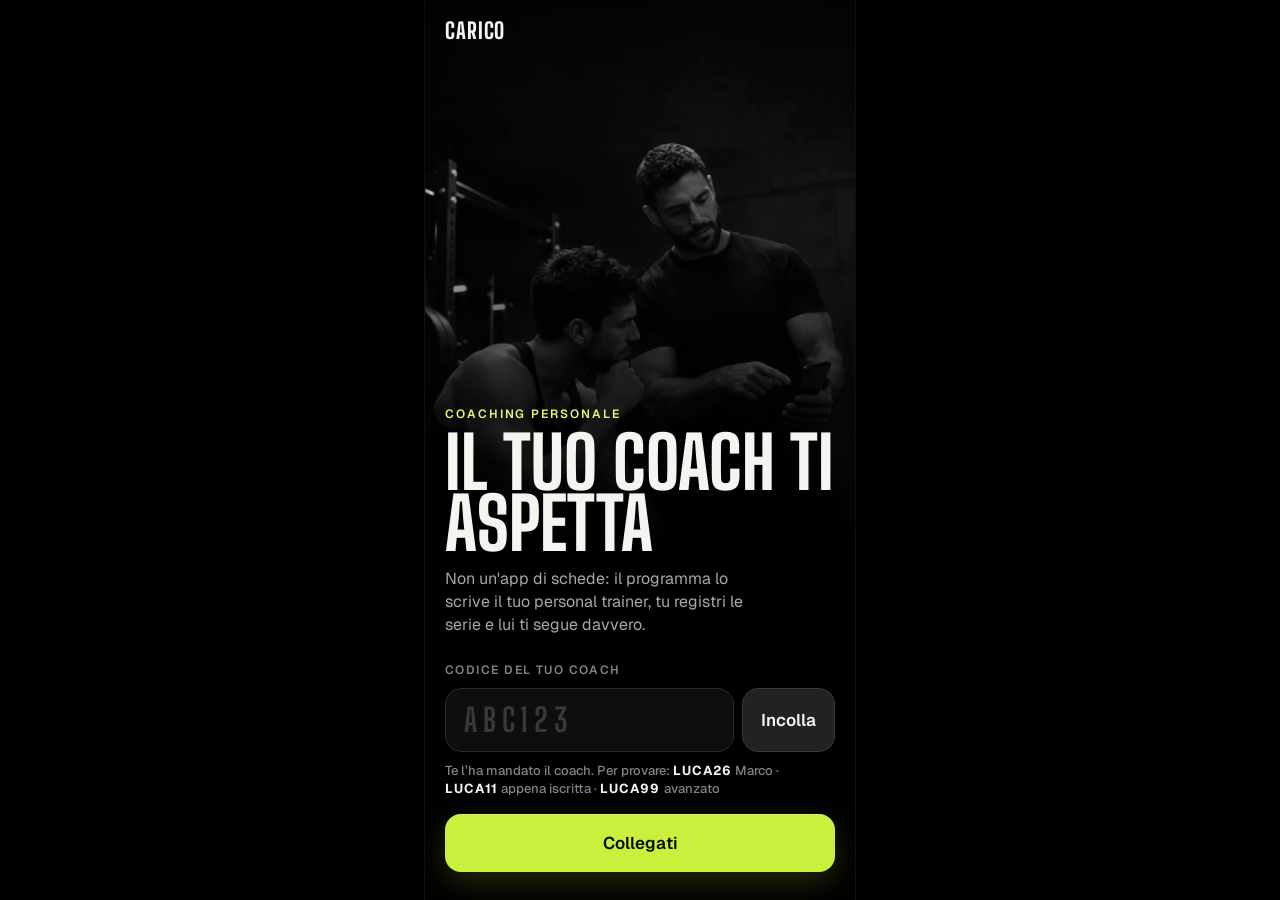
==== commit 80438f62: "feat: gestionale completo (accesso, assistente, atleti con codice per l'app, scheda atleta, programm" ====
--- a/app.html
+++ b/app.html
@@ -12,13 +12,14 @@
 <link rel="preconnect" href="https://fonts.gstatic.com" crossorigin>
 <link href="https://fonts.googleapis.com/css2?family=Big+Shoulders+Display:wght@600;700;800&family=Geist:wght@400;500;600;700&display=swap" rel="stylesheet">
 <link rel="stylesheet" href="assets/css/sistema.css">
-<link rel="stylesheet" href="assets/css/nero-lime.css">
+<link rel="stylesheet" href="assets/css/nero-lime.css?v=2">
+<script>try { document.documentElement.dataset.tema = JSON.parse(localStorage.getItem("pt-tema")) || "lime"; } catch (e) { /* tema predefinito */ }</script>
 <link rel="stylesheet" href="assets/css/app.css">
 <link rel="stylesheet" href="assets/css/schermate.css">
 <link rel="stylesheet" href="assets/css/moderno.css">
 <link rel="stylesheet" href="assets/css/serie.css">
 <link rel="stylesheet" href="assets/css/carico.css">
-<link rel="stylesheet" href="assets/css/scheda.css?v=5">
+<link rel="stylesheet" href="assets/css/scheda.css?v=7">
 <link rel="stylesheet" href="assets/css/progressi.css">
 <link rel="stylesheet" href="assets/css/modelli.css">
 </head>
@@ -55,7 +56,7 @@
 </div>
 
 <div class="avviso" id="avviso" role="status" aria-live="polite">
-  <span class="spunta"><svg width="14" height="14" viewBox="0 0 16 16"><path d="M3.5 8.5l3 3 6-7" fill="none" stroke="#C8F03C" stroke-width="2" stroke-linecap="round" stroke-linejoin="round"/></svg></span>
+  <span class="spunta"><svg width="14" height="14" viewBox="0 0 16 16"><path d="M3.5 8.5l3 3 6-7" fill="none" style="stroke:var(--voltaico)" stroke-width="2" stroke-linecap="round" stroke-linejoin="round"/></svg></span>
   <div style="flex:1"><strong></strong><span></span></div>
   <button class="link-azione">Annulla</button>
 </div>
@@ -64,10 +65,14 @@
 <input type="file" id="file-allegato" accept="image/*,video/*" hidden>
 
 <script src="assets/js/dati.js"></script>
+<script src="assets/js/programmi.js"></script>
 <script src="assets/js/archivio.js"></script>
 <script src="assets/js/comune.js"></script>
+<script src="assets/js/piano.js"></script>
+<script src="assets/js/calendario.js"></script>
 <script src="assets/js/oggi.js"></script>
-<script src="assets/js/allenamento.js?v=7"></script>
+<script src="assets/js/guida.js"></script>
+<script src="assets/js/allenamento.js?v=12"></script>
 <script src="assets/js/programma.js"></script>
 <script src="assets/js/checkin.js"></script>
 <script src="assets/js/chat.js"></script>
--- a/assets/css/nero-lime.css
+++ b/assets/css/nero-lime.css
@@ -1,6 +1,6 @@
-/* Nero e lime (scelta di Francesco 2026-11-03, «mi piace di più»): colori dalla variante «Nero Lime»
-   di Claude Design (design-source/claude-design-export). Caricato solo da app e gestionale:
-   il sito resta blu finché Francesco non decide (la sua apertura gli piace così). */
+/* Colori dell'app. Nero e lime è quello scelto da Francesco (2026-11-03, dalla variante «Nero Lime» di Claude Design).
+   Temi da scegliere nel Profilo (richiesta di Francesco 2026-11-03: «3 accostamenti che spaccano, tutto visibile»):
+   fondo sempre nero, cambia solo l'accento. Ogni accento è chiaro: sopra ci va testo nero (contrasto alto), e sul nero si legge. */
 :root {
   --notte-0: #000000;   /* fondo app */
   --notte-1: #0E0E0E;   /* superficie */
@@ -16,15 +16,26 @@
   --ardesia: #A8A8A3;
   --fumo: #82827C;
 
+  /* Nero · Lime (predefinito) */
   --voltaico: #C8F03C;        /* azioni, fatto */
   --voltaico-chiaro: #DDF77A; /* dati, attivo */
-  --su-accento: #0A0A0A;      /* sul lime il testo è nero */
-  --successo: #C8F03C;        /* un solo verde: il lime */
+  --voltaico-scuro: #A9CF22;  /* pulsante premuto */
+  --accento-rgb: 200, 240, 60;
+  --accento-chiaro-rgb: 221, 247, 122;
+  --su-accento: #0A0A0A;      /* sull'accento il testo è nero */
+  --successo: var(--voltaico); /* un solo colore per «fatto»: l'accento */
 }
+/* Nero · Bianco: monocromo puro, l'effetto più «lusso» */
+:root[data-tema="bianco"] { --voltaico: #F4F4F0; --voltaico-chiaro: #FFFFFF; --voltaico-scuro: #D4D4CE; --accento-rgb: 244, 244, 240; --accento-chiaro-rgb: 255, 255, 255; }
+/* Nero · Arancio «Brace»: energia, da sala pesi */
+:root[data-tema="brace"] { --voltaico: #FF7A1A; --voltaico-chiaro: #FFA05C; --voltaico-scuro: #E0640A; --accento-rgb: 255, 122, 26; --accento-chiaro-rgb: 255, 160, 92; }
+/* Nero · Azzurro «Ghiaccio»: tecnico, freddo, molto leggibile */
+:root[data-tema="ghiaccio"] { --voltaico: #4FD8FF; --voltaico-chiaro: #8DE7FF; --voltaico-scuro: #22BDE8; --accento-rgb: 79, 216, 255; --accento-chiaro-rgb: 141, 231, 255; }
 
 /* Regole della base scritte col blu */
-.btn-primario { box-shadow: 0 10px 30px rgba(200, 240, 60, .18), inset 0 1px 0 rgba(255, 255, 255, .25); }
-.btn-primario:active { background: #A9CF22; }
-.chip-info { background: rgba(221, 247, 122, .12); }
-.chip-ok { background: rgba(200, 240, 60, .12); color: var(--voltaico); }
-.avviso .spunta { background: rgba(200, 240, 60, .14); }
+.btn-primario { box-shadow: 0 10px 30px rgba(var(--accento-rgb), .18), inset 0 1px 0 rgba(255, 255, 255, .25); }
+.btn-primario:active { background: var(--voltaico-scuro); }
+.chip-info { background: rgba(var(--accento-chiaro-rgb), .12); }
+.chip-ok { background: rgba(var(--accento-rgb), .12); color: var(--voltaico); }
+.avviso .spunta { background: rgba(var(--accento-rgb), .14); }
+:root[data-tema="brace"] { --errore: #FF4F7B; } /* il rosso degli errori si stacca dall'arancio */
--- a/assets/css/app.css
+++ b/assets/css/app.css
@@ -50,7 +50,7 @@
 .consiglio { font: 400 16px/23px var(--testo); color: var(--ardesia); margin-top: 16px; max-width: 320px; text-wrap: pretty; }
 .domani {
   margin-top: 24px; padding: 14px 4px 14px 0; min-height: 64px; width: 100%; text-align: left;
-  border-top: 1px solid rgba(221, 247, 122, .18); display: flex; align-items: center; gap: 12px;
+  border-top: 1px solid rgba(var(--accento-chiaro-rgb), .18); display: flex; align-items: center; gap: 12px;
 }
 .domani .cosa { flex: 1; display: flex; flex-direction: column; gap: 3px; }
 .domani .quando { font: 600 11px/14px var(--testo); letter-spacing: .14em; color: var(--fumo); text-transform: uppercase; }
@@ -74,12 +74,12 @@
   border: 1.5px solid var(--linea-2);
 }
 .giorno .tipo { font: 500 11px/14px var(--testo); color: var(--fumo); }
-.giorno.fatto .cerchio { border: 0; background: rgba(200, 240, 60, .18); }
+.giorno.fatto .cerchio { border: 0; background: rgba(var(--accento-rgb), .18); }
 .giorno.libero .cerchio { border: 1px dashed var(--linea-2); color: var(--fumo); }
 .giorno.oggi .lettera { font-weight: 700; color: var(--gesso); }
 .giorno.oggi .tipo { font-weight: 600; color: var(--gesso); }
-.giorno.oggi .cerchio { border: 0; background: var(--voltaico); color: var(--su-accento); font: 700 15px/1 var(--testo); box-shadow: 0 0 0 4px rgba(200, 240, 60, .2); }
-.giorno.oggi.libero .cerchio { background: none; border: 1.5px dashed var(--voltaico-chiaro); color: var(--gesso); box-shadow: 0 0 0 4px rgba(200, 240, 60, .12); }
+.giorno.oggi .cerchio { border: 0; background: var(--voltaico); color: var(--su-accento); font: 700 15px/1 var(--testo); box-shadow: 0 0 0 4px rgba(var(--accento-rgb), .2); }
+.giorno.oggi.libero .cerchio { background: none; border: 1.5px dashed var(--voltaico-chiaro); color: var(--gesso); box-shadow: 0 0 0 4px rgba(var(--accento-rgb), .12); }
 
 /* ---------- DAL TUO COACH ---------- */
 .coach-card { padding: 16px 16px 18px; display: flex; flex-direction: column; gap: 14px; }
--- a/assets/css/schermate.css
+++ b/assets/css/schermate.css
@@ -18,7 +18,7 @@
   width: 100%; border-radius: 14px; background: var(--notte-1); border: 1px solid var(--linea);
   padding: 14px 16px; font: 400 16px/22px var(--testo); color: var(--gesso); resize: none; outline: 0;
 }
-.campo-testo:focus { border-color: var(--voltaico); box-shadow: 0 0 0 4px rgba(200, 240, 60, .12); }
+.campo-testo:focus { border-color: var(--voltaico); box-shadow: 0 0 0 4px rgba(var(--accento-rgb), .12); }
 .campo-testo::placeholder { color: var(--fumo); }
 .aiuto { margin: 0; font: 500 13px/18px var(--testo); color: var(--fumo); text-align: center; text-wrap: pretty; }
 
@@ -82,7 +82,7 @@
 .riga-serie.corrente .prec { color: var(--ardesia); }
 .riga-serie.corrente .valore { font-size: 32px; color: var(--gesso); height: 44px; min-width: 44px; padding: 0 8px; border-radius: 10px; display: flex; align-items: center; justify-content: flex-end; }
 .riga-serie.corrente .valore.attivo { box-shadow: inset 0 0 0 1.5px var(--voltaico); }
-.conferma { justify-self: end; width: 56px; height: 56px; border-radius: 16px; background: var(--voltaico); display: grid; place-items: center; box-shadow: 0 6px 18px rgba(200, 240, 60, .35); transition: transform .12s; }
+.conferma { justify-self: end; width: 56px; height: 56px; border-radius: 16px; background: var(--voltaico); display: grid; place-items: center; box-shadow: 0 6px 18px rgba(var(--accento-rgb), .35); transition: transform .12s; }
 .conferma:active { transform: scale(.94); }
 .regola { margin: 0 8px; display: grid; grid-template-columns: 56px 1fr 56px; gap: 8px; align-items: center; }
 .piu-meno { height: 56px; border-radius: 14px; background: var(--notte-3); font: 600 15px/1 var(--testo); font-variant-numeric: tabular-nums; }
@@ -133,7 +133,7 @@
 }
 .card-record::before { /* filo di luce in alto */
   content: ''; position: absolute; z-index: 2; left: 0; right: 0; top: 0; height: 1px;
-  background: linear-gradient(90deg, rgba(221, 247, 122, 0), rgba(221, 247, 122, .7), rgba(221, 247, 122, 0));
+  background: linear-gradient(90deg, rgba(var(--accento-chiaro-rgb), 0), rgba(var(--accento-chiaro-rgb), .7), rgba(var(--accento-chiaro-rgb), 0));
 }
 .card-record .foto { position: absolute; top: 0; right: 0; bottom: 0; width: 62%; }
 .card-record .foto img { width: 100%; height: 100%; object-fit: cover; object-position: 50% 20%; filter: grayscale(1) contrast(1.05); }
@@ -208,7 +208,7 @@
 .domanda > label { margin-bottom: 0; }
 .scala { display: grid; grid-template-columns: repeat(5, 1fr); gap: 8px; }
 .voto { height: 56px; border-radius: 16px; background: var(--notte-1); border: 1px solid var(--linea); font: 700 26px/1 var(--display); color: var(--ardesia); }
-.voto[aria-checked="true"] { background: var(--voltaico); border-color: var(--voltaico); color: #fff; box-shadow: 0 6px 18px rgba(200, 240, 60, .35); }
+.voto[aria-checked="true"] { background: var(--voltaico); border-color: var(--voltaico); color: #fff; box-shadow: 0 6px 18px rgba(var(--accento-rgb), .35); }
 .estremi { display: flex; justify-content: space-between; font: 500 12px/16px var(--testo); color: var(--fumo); }
 .segmenti-3 { display: grid; grid-template-columns: repeat(3, 1fr); gap: 4px; padding: 4px; border-radius: 16px; background: var(--notte-1); border: 1px solid var(--linea); }
 .segmenti-3 button { height: 52px; border-radius: 12px; font: 600 15px/1 var(--testo); color: var(--ardesia); }
@@ -230,10 +230,10 @@
 .msg.atleta { align-self: flex-end; align-items: flex-end; }
 .bolla { padding: 12px 14px; border-radius: 18px; display: flex; flex-direction: column; gap: 8px; }
 .msg.coach .bolla { background: var(--notte-1); border: 1px solid var(--linea); border-bottom-left-radius: 6px; }
-.msg.atleta .bolla { background: rgba(200, 240, 60, .12); border: 1px solid rgba(200, 240, 60, .3); border-bottom-right-radius: 6px; }
+.msg.atleta .bolla { background: rgba(var(--accento-rgb), .12); border: 1px solid rgba(var(--accento-rgb), .3); border-bottom-right-radius: 6px; }
 .bolla p { margin: 0; font: 400 15px/21px var(--testo); text-wrap: pretty; }
 .msg time { font: 500 11px/14px var(--testo); color: var(--fumo); padding: 0 6px; }
-.contesto-msg { align-self: flex-start; padding: 4px 10px; border-radius: 8px; background: rgba(0, 0, 0, .35); border: 1px solid rgba(221, 247, 122, .25); font: 600 12px/18px var(--testo); color: var(--voltaico-chiaro); font-variant-numeric: tabular-nums; }
+.contesto-msg { align-self: flex-start; padding: 4px 10px; border-radius: 8px; background: rgba(0, 0, 0, .35); border: 1px solid rgba(var(--accento-chiaro-rgb), .25); font: 600 12px/18px var(--testo); color: var(--voltaico-chiaro); font-variant-numeric: tabular-nums; }
 .msg-video { display: flex; gap: 12px; align-items: flex-start; }
 .msg-video .mini-video { width: 64px; height: 82px; }
 .titolo-msg { font: 700 22px/1 var(--display); text-transform: uppercase; }
@@ -250,7 +250,7 @@
   background: rgba(0, 0, 0, .92); backdrop-filter: blur(20px); -webkit-backdrop-filter: blur(20px); border-top: 1px solid rgba(255, 255, 255, .06);
   display: flex; flex-direction: column; gap: 8px;
 }
-.contesto-scrivi { display: flex; align-items: center; gap: 8px; padding: 6px 6px 6px 12px; border-radius: 12px; background: var(--notte-1); border: 1px solid rgba(221, 247, 122, .3); }
+.contesto-scrivi { display: flex; align-items: center; gap: 8px; padding: 6px 6px 6px 12px; border-radius: 12px; background: var(--notte-1); border: 1px solid rgba(var(--accento-chiaro-rgb), .3); }
 .contesto-scrivi > span { flex: 1; display: flex; flex-direction: column; font: 600 13px/18px var(--testo); color: var(--voltaico-chiaro); font-variant-numeric: tabular-nums; min-width: 0; }
 .contesto-scrivi small { font: 500 11px/14px var(--testo); color: var(--fumo); }
 .riga-scrivi { display: flex; align-items: flex-end; gap: 8px; }
--- a/assets/css/moderno.css
+++ b/assets/css/moderno.css
@@ -9,7 +9,7 @@
   box-shadow: inset 0 1px 0 rgba(255, 255, 255, .12), 0 14px 36px rgba(0, 0, 0, .5);
 }
 .voce { height: 52px; border-radius: 26px; transition: background .2s, color .2s; }
-.voce.attiva { background: rgba(221, 247, 122, .14); }
+.voce.attiva { background: rgba(var(--accento-chiaro-rgb), .14); }
 .voce.novita::after { top: 6px; }
 .schermo { padding-bottom: calc(64px + 40px + env(safe-area-inset-bottom)); }
 .scrivi { bottom: calc(env(safe-area-inset-bottom) + 82px); border-radius: 22px; width: calc(100% - 24px); max-width: 406px; border: 1px solid rgba(255, 255, 255, .08); }
@@ -46,7 +46,7 @@
 .intervallo:disabled { color: var(--linea-2); cursor: not-allowed; }
 .lista-traguardi { list-style: none; margin: 0; padding: 0; }
 .riga-traguardo { display: flex; align-items: center; gap: 14px; min-height: 64px; padding: 10px 0; border-bottom: 1px solid var(--linea-tenue); color: inherit; text-decoration: none; }
-.riga-traguardo .segno { width: 36px; height: 36px; border-radius: 50%; background: rgba(200, 240, 60, .14); display: grid; place-items: center; flex: none; }
+.riga-traguardo .segno { width: 36px; height: 36px; border-radius: 50%; background: rgba(var(--accento-rgb), .14); display: grid; place-items: center; flex: none; }
 .riga-traguardo.futuro .segno { background: none; }
 .riga-traguardo .cosa { flex: 1; display: flex; flex-direction: column; gap: 2px; min-width: 0; }
 .riga-traguardo .cosa b { font: 600 16px/21px var(--testo); }
@@ -82,7 +82,7 @@
 .riga-codice { display: grid; grid-template-columns: minmax(0, 1fr) auto; gap: 8px; }
 .campo-codice { height: 64px; min-width: 0; width: 100%; border-radius: 16px; background: var(--notte-1); border: 1px solid var(--linea); padding: 0 18px; font: 700 32px/1 var(--display); letter-spacing: .18em; color: var(--gesso); text-transform: uppercase; outline: 0; }
 .campo-codice::placeholder { color: var(--linea-2); }
-.campo-codice:focus { border-color: var(--voltaico); box-shadow: 0 0 0 4px rgba(200, 240, 60, .12); }
+.campo-codice:focus { border-color: var(--voltaico); box-shadow: 0 0 0 4px rgba(var(--accento-rgb), .12); }
 .campo-codice.errato { border-color: var(--errore); box-shadow: 0 0 0 4px rgba(255, 97, 102, .12); }
 .incolla { height: 64px; padding: 0 18px; }
 .nota-codice { margin: 0 0 6px; font: 500 13px/18px var(--testo); color: var(--fumo); }
--- a/assets/css/serie.css
+++ b/assets/css/serie.css
@@ -32,14 +32,14 @@
 }
 .pallino b { font: 700 20px/1 var(--display); color: var(--fumo); }
 .pallino small { font: 600 11px/14px var(--testo); color: var(--fumo); min-height: 14px; }
-.pallino.adesso { border-color: var(--voltaico-chiaro); box-shadow: 0 0 0 3px rgba(200, 240, 60, .18); }
+.pallino.adesso { border-color: var(--voltaico-chiaro); box-shadow: 0 0 0 3px rgba(var(--accento-rgb), .18); }
 .pallino.adesso b, .pallino.adesso small { color: var(--gesso); }
 .pallino.fatto { border-color: transparent; background: rgba(61, 214, 140, .12); }
 .pallino.fatto small { color: var(--successo); }
 .pallino.fatto svg { animation: scatto .32s cubic-bezier(.3, 1.6, .5, 1) both; }
 
 /* Consigli: nota del coach e video, in fondo e piccoli */
-.avviso-video { margin: 0; padding: 12px 14px; border-radius: 14px; background: rgba(221, 247, 122, .1); border: 1px solid rgba(221, 247, 122, .25); font: 500 14px/20px var(--testo); color: var(--voltaico-chiaro); }
+.avviso-video { margin: 0; padding: 12px 14px; border-radius: 14px; background: rgba(var(--accento-chiaro-rgb), .1); border: 1px solid rgba(var(--accento-chiaro-rgb), .25); font: 500 14px/20px var(--testo); color: var(--voltaico-chiaro); }
 .consigli { display: flex; flex-direction: column; gap: 4px; padding-top: 6px; border-top: 1px solid var(--linea-tenue); }
 .consigli .nota-coach { margin: 0; padding: 8px 0; align-items: flex-start; font-size: 15px; line-height: 21px; color: var(--ardesia); }
 .consigli .nota-coach img { margin-top: -1px; }
--- a/assets/css/scheda.css
+++ b/assets/css/scheda.css
@@ -61,7 +61,7 @@
   width: 100%; min-width: 0; height: 44px; border-radius: 12px; border: 1px solid rgba(255, 255, 255, .1); background: #161616;
   font: 700 24px/1 var(--display); color: var(--gesso); text-align: center; outline: 0; padding: 0;
 }
-.cella:focus { border-color: var(--voltaico); box-shadow: 0 0 0 3px rgba(200, 240, 60, .25); }
+.cella:focus { border-color: var(--voltaico); box-shadow: 0 0 0 3px rgba(var(--accento-rgb), .25); }
 .cella::placeholder { color: var(--fumo); }
 .riga-serie.fatta .cella { background: transparent; border-color: transparent; color: var(--ardesia); }
 .sk-casella { justify-self: end; width: 44px; height: 44px; display: grid; place-items: center; position: relative; }
@@ -131,7 +131,7 @@
 .prima-cella.vuota { display: grid; place-items: center; }
 .riga-serie.record .n-serie { color: var(--voltaico); flex-direction: column; align-items: flex-start; gap: 3px; }
 .riga-serie.record .n-serie::after { content: 'PR'; font: 800 11px/1 var(--testo); letter-spacing: .08em; padding: 3px 5px; border-radius: 5px; background: var(--voltaico); color: var(--su-accento); }
-.riga-serie.record .cella[data-cella='kg'] { border-color: rgba(200, 240, 60, .55); color: var(--voltaico); }
+.riga-serie.record .cella[data-cella='kg'] { border-color: rgba(var(--accento-rgb), .55); color: var(--voltaico); }
 .fatica { display: flex; align-items: center; gap: 8px; flex-wrap: wrap; }
 .fatica .quanto { font: 600 12px/16px var(--testo); letter-spacing: .1em; text-transform: uppercase; color: var(--fumo); margin-right: 4px; }
 .fatica button { min-height: 36px; padding: 0 14px; border-radius: 18px; border: 1px solid var(--linea-2); font: 600 14px/1 var(--testo); color: var(--ardesia); }
@@ -139,3 +139,33 @@
 .nota-tua-es { margin: 0; font: 500 14px/20px var(--testo); color: var(--ardesia); }
 .nota-tua-es b { color: var(--gesso); font-weight: 600; }
 .foglio textarea.campo-testo { min-height: 110px; }
+
+/* «Come si fa»: spiegazione dell'esercizio in un foglio dal basso (richiesta di Francesco 2026-11-03) */
+.come-si-fa { align-self: flex-start; display: inline-flex; align-items: center; gap: 8px; min-height: 36px; padding: 0 14px 0 6px; border-radius: 18px; border: 1px solid var(--linea-2); font: 600 14px/1 var(--testo); color: var(--gesso); }
+.come-si-fa span { width: 24px; height: 24px; border-radius: 50%; display: grid; place-items: center; background: var(--voltaico); color: var(--su-accento); font: italic 800 14px/1 Georgia, serif; }
+.foglio { max-height: 88vh; overflow-y: auto; }
+/* Foglio «Come si fa»: stessa grafica della scheda (nero, lime, numeri grandi, righe divise da linee) */
+.foglio-guida { background: #0B0B0B; padding-top: 10px; gap: 0; border-top: 1px solid rgba(255, 255, 255, .1); }
+.foglio-guida .maniglia { margin-bottom: 10px; }
+.guida-video { position: relative; display: block; width: 100%; aspect-ratio: 16 / 9; border-radius: 18px; overflow: hidden; border: 1px solid rgba(255, 255, 255, .12); flex: none; }
+.guida-video img { width: 100%; height: 100%; object-fit: cover; filter: grayscale(1) brightness(.7); }
+.guida-video::after { content: ''; position: absolute; inset: 0; background: linear-gradient(0deg, rgba(0, 0, 0, .75) 0%, rgba(0, 0, 0, 0) 55%); }
+.guida-video .play { position: absolute; z-index: 1; left: 50%; top: 45%; transform: translate(-50%, -50%); width: 60px; height: 60px; border-radius: 50%; background: var(--voltaico); display: grid; place-items: center; padding-left: 4px; box-shadow: 0 0 0 8px rgba(var(--accento-rgb), .18); }
+.guida-video .didascalia { position: absolute; z-index: 1; left: 16px; right: 16px; bottom: 12px; display: flex; justify-content: space-between; align-items: baseline; font: 600 14px/1 var(--testo); color: var(--gesso); }
+.guida-video .didascalia b { font: 800 18px/1 var(--display); letter-spacing: .04em; text-transform: uppercase; }
+.guida-testa { display: flex; flex-direction: column; gap: 10px; padding: 18px 2px 16px; border-bottom: 1px solid rgba(255, 255, 255, .12); }
+.guida-testa .sopra, .guida-evita .sopra { font: 600 12px/16px var(--testo); letter-spacing: .14em; text-transform: uppercase; color: var(--voltaico); }
+.guida-testa .titolo { font: 800 44px/.9 var(--display); text-transform: uppercase; }
+.muscoli-chip { display: flex; flex-wrap: wrap; gap: 6px; }
+.muscoli-chip span { padding: 6px 11px; border-radius: 999px; border: 1px solid var(--linea-2); font: 600 13px/1 var(--testo); color: var(--ardesia); }
+.muscoli-chip span.primo { border-color: var(--voltaico); color: var(--voltaico); }
+.oggi-chip { align-self: flex-start; font: 600 13px/18px var(--testo); color: var(--fumo); letter-spacing: .04em; text-transform: uppercase; }
+.guida-passi { list-style: none; margin: 0; padding: 0; }
+.guida-passi li { display: grid; grid-template-columns: 52px 1fr; gap: 12px; padding: 16px 2px; border-bottom: 1px solid rgba(255, 255, 255, .08); font: 500 16px/23px var(--testo); color: var(--gesso); }
+.guida-passi .n { font: 800 34px/.9 var(--display); color: var(--voltaico); }
+.guida-evita { display: flex; flex-direction: column; gap: 10px; margin-top: 18px; padding: 16px; border-radius: 16px; background: rgba(255, 97, 102, .07); border: 1px solid rgba(255, 97, 102, .22); }
+.guida-evita .sopra { color: var(--errore); }
+.guida-evita p { margin: 0; display: grid; grid-template-columns: 22px 1fr; gap: 8px; font: 500 15px/21px var(--testo); color: var(--gesso); }
+.guida-evita .x { width: 20px; height: 20px; border-radius: 50%; background: rgba(255, 97, 102, .18); color: var(--errore); display: grid; place-items: center; font: 700 11px/1 var(--testo); margin-top: 1px; }
+.guida-nota { margin-top: 12px; }
+.guida-chiudi { margin-top: 16px; flex: none; }
--- a/assets/css/progressi.css
+++ b/assets/css/progressi.css
@@ -19,14 +19,14 @@
 .kpi-lato b { font: 700 24px/1 var(--display); }
 
 /* Grafico: linea luminosa, punto di oggi che pulsa, lettura col dito */
-.storico-box { position: relative; margin-top: 18px; touch-action: pan-y; cursor: crosshair; padding: 10px 0 0; border-radius: 18px; background: radial-gradient(120% 90% at 80% 0%, rgba(200, 240, 60, .1), transparent 60%); }
+.storico-box { position: relative; margin-top: 18px; touch-action: pan-y; cursor: crosshair; padding: 10px 0 0; border-radius: 18px; background: radial-gradient(120% 90% at 80% 0%, rgba(var(--accento-rgb), .1), transparent 60%); }
 .storico-box .storico { margin-top: 0; }
-.linea-viva { filter: drop-shadow(0 0 6px rgba(200, 240, 60, .7)); }
+.linea-viva { filter: drop-shadow(0 0 6px rgba(var(--accento-rgb), .7)); }
 .pulsa { transform-box: fill-box; transform-origin: center; animation: pulsa 2s ease-out infinite; }
 @keyframes pulsa { 0% { transform: scale(.6); opacity: .5; } 100% { transform: scale(2.2); opacity: 0; } }
 .cursore { position: absolute; inset: 10px 0 0; pointer-events: none; }
 .cursore .riga { position: absolute; left: var(--x); top: 0; bottom: 14%; width: 1px; background: rgba(157, 187, 255, .55); }
-.cursore .punto { position: absolute; left: var(--x); top: var(--y); width: 12px; height: 12px; margin: -6px 0 0 -6px; border-radius: 50%; background: #9DBBFF; box-shadow: 0 0 0 4px rgba(200, 240, 60, .35); }
+.cursore .punto { position: absolute; left: var(--x); top: var(--y); width: 12px; height: 12px; margin: -6px 0 0 -6px; border-radius: 50%; background: #9DBBFF; box-shadow: 0 0 0 4px rgba(var(--accento-rgb), .35); }
 .cursore .fumetto { position: absolute; left: var(--x); top: 0; transform: translateX(8px); padding: 6px 10px; border-radius: 10px; background: var(--notte-2); border: 1px solid var(--linea-2); display: flex; flex-direction: column; white-space: nowrap; }
 .cursore.a-destra .fumetto { transform: translateX(calc(-100% - 8px)); }
 .cursore .fumetto b { font: 700 18px/1.1 var(--display); }
@@ -37,7 +37,7 @@
 /* Previsione */
 .previsione { display: flex; align-items: center; gap: 14px; margin-top: 14px; padding: 14px 16px; border-radius: 18px; background: var(--notte-1); border: 1px solid var(--linea); }
 .previsione .icona-prev { width: 40px; height: 40px; border-radius: 12px; display: grid; place-items: center; flex: none; }
-.previsione.bene .icona-prev { background: rgba(200, 240, 60, .14); color: var(--successo); }
+.previsione.bene .icona-prev { background: rgba(var(--accento-rgb), .14); color: var(--successo); }
 .previsione.attenzione .icona-prev { background: rgba(245, 181, 68, .14); color: var(--avviso); }
 .previsione .testi { display: flex; flex-direction: column; gap: 2px; }
 .previsione small { font: 600 11px/14px var(--testo); letter-spacing: .12em; text-transform: uppercase; color: var(--fumo); }
--- a/assets/css/modelli.css
+++ b/assets/css/modelli.css
@@ -19,7 +19,7 @@
 
 /* Profilo */
 .profilo-foto { position: relative; height: 430px; display: flex; align-items: flex-end; padding: 0 20px 6px; overflow: hidden; }
-.profilo-foto img { position: absolute; inset: 0; width: 100%; height: 100%; object-fit: cover; object-position: 65% 20%; filter: grayscale(1) contrast(1.05); }
+.profilo-foto img { position: absolute; inset: 0; width: 100%; height: 100%; object-fit: cover; object-position: 50% 30%; filter: grayscale(1) contrast(1.05); }
 .profilo-foto::after { content: ''; position: absolute; inset: 0; background: linear-gradient(90deg, rgba(0, 0, 0, .7) 0%, rgba(0, 0, 0, 0) 60%), linear-gradient(0deg, #000 0%, rgba(0, 0, 0, 0) 45%); }
 .profilo-nome { position: relative; z-index: 1; display: flex; flex-direction: column; gap: 12px; }
 .profilo-nome .titolo-pagina { font-size: 80px; line-height: .86; }
@@ -51,3 +51,125 @@
   .nome-prog { font-size: 30px; }
 }
 .indietro-profilo { position: absolute; z-index: 2; top: calc(env(safe-area-inset-top) + 10px); left: 10px; border-radius: 50%; background: rgba(0, 0, 0, .45); }
+
+/* ---------- Grafica unificata sui modelli (2026-11-03, «in generale possiamo migliorare la grafica?») ---------- */
+/* Menu: barra piena in basso come nei modelli (non più capsula fluttuante), voce attiva in lime */
+.menu {
+  bottom: 0; width: 100%; max-width: 430px; height: calc(66px + env(safe-area-inset-bottom)); padding: 6px 6px env(safe-area-inset-bottom);
+  border-radius: 0; align-items: start; background: rgba(0, 0, 0, .94); border: 0; border-top: 1px solid rgba(255, 255, 255, .1); box-shadow: none;
+}
+.voce { height: 54px; border-radius: 0; font: 600 12px/14px var(--testo); color: var(--fumo); gap: 5px; }
+.voce.attiva { background: none; color: var(--voltaico); }
+.voce.attiva::before { content: ''; position: absolute; top: -7px; left: 30%; right: 30%; height: 2px; border-radius: 0 0 2px 2px; background: var(--voltaico); }
+.schermo { padding-bottom: calc(66px + 32px + env(safe-area-inset-bottom)); }
+
+/* Programma: righe divise da linee, giorno in grande, niente card */
+.settimana-prog { margin: 22px 20px 0; padding: 0; background: none; border: 0; border-top: 1px solid rgba(255, 255, 255, .12); border-radius: 0; }
+.giorno-prog { min-height: 76px; padding: 12px 0; border-radius: 0; gap: 16px; border-bottom: 1px solid rgba(255, 255, 255, .12); }
+.settimana-prog li + li .giorno-prog { box-shadow: none; }
+.giorno-prog.scelto { background: none; box-shadow: inset 3px 0 0 var(--voltaico) !important; padding-left: 12px; }
+.giorno-prog .quando { width: 40px; padding-right: 14px; box-sizing: content-box; border-right: 1px solid rgba(255, 255, 255, .2); }
+.giorno-prog .quando span { font-size: 30px; }
+.giorno-prog .cosa b { font: 800 24px/1 var(--display); text-transform: uppercase; }
+.giorno-prog.riposo .cosa b { font: 700 20px/1 var(--display); color: var(--fumo); }
+.lista-es { border-top: 1px solid rgba(255, 255, 255, .12); }
+.lista-es .riga-es { border-bottom: 1px solid rgba(255, 255, 255, .08); padding: 16px 0; }
+.lista-es .riga-es .n { width: 34px; font: 800 26px/1 var(--display); color: var(--voltaico); }
+.lista-es .riga-es .cosa b { font: 700 20px/1.05 var(--display); text-transform: uppercase; }
+
+/* Riepilogo di fine allenamento: numeri divisi da linee, esercizi in righe senza card */
+.corpo-es.fine .completato { color: var(--voltaico); }
+.riepilogo { background: none; border: 0; border-radius: 0; padding: 0; border-top: 1px solid rgba(255, 255, 255, .12); }
+.riga-riep { border-bottom: 1px solid rgba(255, 255, 255, .08); min-height: 62px; padding-top: 6px; }
+.riga-riep .nome { font: 700 20px/1.05 var(--display) !important; text-transform: uppercase; }
+
+/* Progressi: foto del disco in testata, a destra (il titolone resta a sinistra sul nero) */
+.testa-pagina.con-foto { position: relative; overflow: hidden; min-height: 200px; justify-content: flex-end; }
+.testa-pagina.con-foto > :not(.foto-testa) { position: relative; z-index: 1; }
+.foto-testa { position: absolute; z-index: 0; inset: 0; width: 100%; height: 100%; object-fit: cover; object-position: 75% 40%; filter: grayscale(1) brightness(.75); }
+.testa-pagina.con-foto::after { content: ''; position: absolute; inset: 0; z-index: 0; background: linear-gradient(90deg, #000 0%, rgba(0, 0, 0, .6) 45%, rgba(0, 0, 0, 0) 75%), linear-gradient(0deg, #000 0%, rgba(0, 0, 0, 0) 40%); }
+
+/* ---------- Settimana non fissa: calendario, cambia giorno, allenamenti non fatti (2026-11-03) ---------- */
+.intesta .destra { display: flex; align-items: center; gap: 12px; }
+.link-calendario { display: inline-flex; align-items: center; gap: 6px; min-height: 32px; padding: 0 10px; border-radius: 16px; border: 1px solid var(--linea-2); font: 600 12px/1 var(--testo); letter-spacing: .04em; text-transform: none; color: var(--gesso); }
+.link-sposta { align-self: flex-start; min-height: 40px; font: 500 14px/1 var(--testo); color: var(--ardesia); text-decoration: underline; text-underline-offset: 3px; text-decoration-color: rgba(255, 255, 255, .3); }
+.giorno.nonfatto .cerchio { border: 1.5px dashed var(--errore); color: var(--errore); background: rgba(255, 97, 102, .08); }
+.giorno.saltato .cerchio { border: 1px solid var(--linea-2); color: var(--fumo); background: var(--notte-2); }
+.giorno.nonfatto .tipo { color: var(--errore); }
+.giorno.saltato .tipo { text-decoration: line-through; }
+.recupero { padding: 16px 18px; display: flex; flex-direction: column; gap: 8px; border-color: rgba(255, 97, 102, .35); background: rgba(255, 97, 102, .05); }
+.recupero .sopra { font: 600 12px/16px var(--testo); letter-spacing: .12em; text-transform: uppercase; color: var(--errore); }
+.recupero h2 { margin: 0; font: 800 34px/.95 var(--display); text-transform: uppercase; }
+.recupero p { margin: 0; font: 500 14px/20px var(--testo); color: var(--ardesia); }
+.recupero .due { display: grid; grid-template-columns: 1fr 1fr; gap: 10px; margin-top: 6px; }
+.recupero .due .btn-primario, .recupero .due .btn-secondario { height: 48px; font-size: 15px; }
+.recupero .due > :only-child { grid-column: 1 / -1; }
+.voce-giorno { display: flex; align-items: center; gap: 14px; min-height: 60px; padding: 8px 6px; border-bottom: 1px solid rgba(255, 255, 255, .08); text-align: left; }
+.voce-giorno .g { width: 44px; display: flex; flex-direction: column; align-items: center; padding-right: 12px; box-sizing: content-box; border-right: 1px solid var(--linea-2); }
+.voce-giorno .g b { font: 600 12px/16px var(--testo); color: var(--fumo); text-transform: uppercase; }
+.voce-giorno .g span { font: 800 26px/1 var(--display); }
+.voce-giorno .testi { display: flex; flex-direction: column; gap: 2px; }
+.voce-giorno .testi b { font: 600 16px/21px var(--testo); }
+.voce-giorno .testi span { font: 500 13px/18px var(--testo); color: var(--ardesia); }
+.voce-giorno:active { background: var(--notte-3); }
+/* calendario */
+.cal-testa { display: flex; align-items: center; justify-content: space-between; padding: 6px 0 10px; }
+.cal-testa .titolo { font: 800 28px/1 var(--display); text-transform: uppercase; }
+.cal-testa .icona-44 { color: var(--gesso); }
+.cal-griglia { display: grid; grid-template-columns: repeat(7, 1fr); gap: 6px 4px; }
+.cal-lettera { text-align: center; font: 600 12px/20px var(--testo); color: var(--fumo); }
+.cal-g, .cal-vuoto { aspect-ratio: 1; max-height: 46px; display: grid; place-items: center; border-radius: 50%; font: 600 15px/1 var(--testo); color: var(--fumo); justify-self: center; width: 100%; max-width: 46px; }
+.cal-fatto { background: rgba(var(--accento-rgb), .2); color: var(--voltaico); }
+.cal-previsto { box-shadow: inset 0 0 0 1px rgba(255, 255, 255, .13); color: var(--gesso); }
+.cal-saltato { box-shadow: inset 0 0 0 1px var(--linea-2); background: var(--notte-2); color: var(--fumo); }
+.cal-nonfatto { box-shadow: inset 0 0 0 1.5px var(--errore); color: var(--errore); }
+.cal-oggi { background: var(--voltaico); color: var(--su-accento); box-shadow: none; }
+.cal-riposo { color: var(--fumo); }
+.cal-fuori { opacity: .3; }
+.cal-scelto:not(.cal-oggi) { outline: 2px solid var(--gesso); outline-offset: 2px; }
+.cal-dettaglio { margin: 14px 2px 0; min-height: 42px; font: 500 15px/21px var(--testo); color: var(--gesso); }
+.cal-dettaglio.tenue { color: var(--fumo); font-size: 14px; }
+.cal-stato-fatto { color: var(--voltaico); } .cal-stato-nonfatto { color: var(--errore); } .cal-stato-saltato { color: var(--fumo); }
+.cal-legenda { display: flex; flex-wrap: wrap; gap: 8px 16px; margin-top: 12px; font: 500 12px/16px var(--testo); color: var(--fumo); }
+.cal-legenda span { display: flex; align-items: center; gap: 6px; }
+.cal-legenda i { width: 12px; height: 12px; border-radius: 50%; display: inline-block; }
+.cal-nota { margin: 10px 2px 0; font: 500 12px/16px var(--testo); }
+
+/* Progresso a scorrimento: una card per gruppo muscolare, giro automatico finché non la tocchi (2026-11-03) */
+.riassunto-corpo { font: 500 12px/16px var(--testo); color: var(--fumo); letter-spacing: 0; text-transform: none; }
+.riassunto-corpo .salita { color: var(--voltaico); font-weight: 600; }
+.riassunto-corpo .calo { color: var(--errore); font-weight: 600; }
+.carosello-prog { display: flex; gap: 0; overflow-x: auto; scroll-snap-type: x mandatory; scrollbar-width: none; border-radius: 18px; outline-offset: 4px; }
+.carosello-prog::-webkit-scrollbar { display: none; }
+.carosello-prog .card-prog { flex: 0 0 100%; scroll-snap-align: start; scroll-snap-stop: always; }
+.card-prog .gruppo { font: 600 11px/14px var(--testo); letter-spacing: .14em; text-transform: uppercase; color: var(--voltaico); }
+.card-prog.stabile .delta { color: var(--ardesia); }
+.card-prog.calo .delta { color: var(--errore); }
+.card-prog.calo .gruppo { color: var(--errore); }
+.card-prog.stabile .gruppo { color: var(--ardesia); }
+.puntini { display: flex; justify-content: center; gap: 6px; margin-top: -2px; }
+.puntini i { width: 6px; height: 6px; border-radius: 3px; background: var(--linea-2); transition: width .25s, background .25s; }
+.puntini i.on { width: 18px; background: var(--voltaico); }
+
+/* Programma per persona: modo «N a settimana, quando vuoi» e progressione (2026-11-03) */
+.nota-flessibile { font: 500 14px/20px var(--testo); color: var(--ardesia); max-width: 300px; }
+.flex-spiega { margin: 18px 20px 0; font: 500 15px/22px var(--testo); color: var(--ardesia); }
+.flex-spiega b { color: var(--voltaico); }
+.progressione { margin: -8px 0 0; font: 600 13px/18px var(--testo); color: var(--voltaico); }
+.progressione.stessa { color: var(--ardesia); font-weight: 500; }
+.conto-sett { color: var(--voltaico); font-weight: 700; }
+
+/* Profilo: account di prova (Marco, appena iscritta, avanzato) */
+.account-prova { display: flex; flex-direction: column; gap: 6px; margin-top: 6px; }
+.voce-account { display: flex; flex-direction: column; gap: 2px; padding: 12px 14px; border-radius: 14px; border: 1px solid var(--linea); background: var(--notte-1); text-align: left; }
+.voce-account b { font: 600 15px/20px var(--testo); }
+.voce-account span { font: 500 13px/18px var(--testo); color: var(--fumo); }
+.voce-account.attivo { border-color: var(--voltaico); }
+.voce-account.attivo b::after { content: ' · stai usando questo'; font-weight: 500; color: var(--voltaico); font-size: 13px; }
+.iniziali-avatar { display: grid; place-items: center; width: 38px; height: 38px; border-radius: 50%; background: var(--notte-3); font: 700 14px/1 var(--testo); color: var(--gesso); box-shadow: 0 0 0 1.5px rgba(242, 244, 248, .35); }
+/* Colore dell'app (temi) */
+.temi { display: flex; flex-direction: column; gap: 8px; margin-top: 6px; }
+.scelte-tema { display: grid; grid-template-columns: repeat(4, 1fr); gap: 8px; }
+.tema { display: flex; flex-direction: column; align-items: center; gap: 8px; padding: 12px 6px; border-radius: 14px; border: 1px solid var(--linea); background: var(--notte-1); font: 600 13px/1 var(--testo); color: var(--ardesia); }
+.tema .campione { width: 30px; height: 30px; border-radius: 50%; box-shadow: 0 0 0 3px #000, 0 0 0 4px var(--linea-2); }
+.tema[aria-checked="true"] { border-color: var(--voltaico); color: var(--gesso); }
